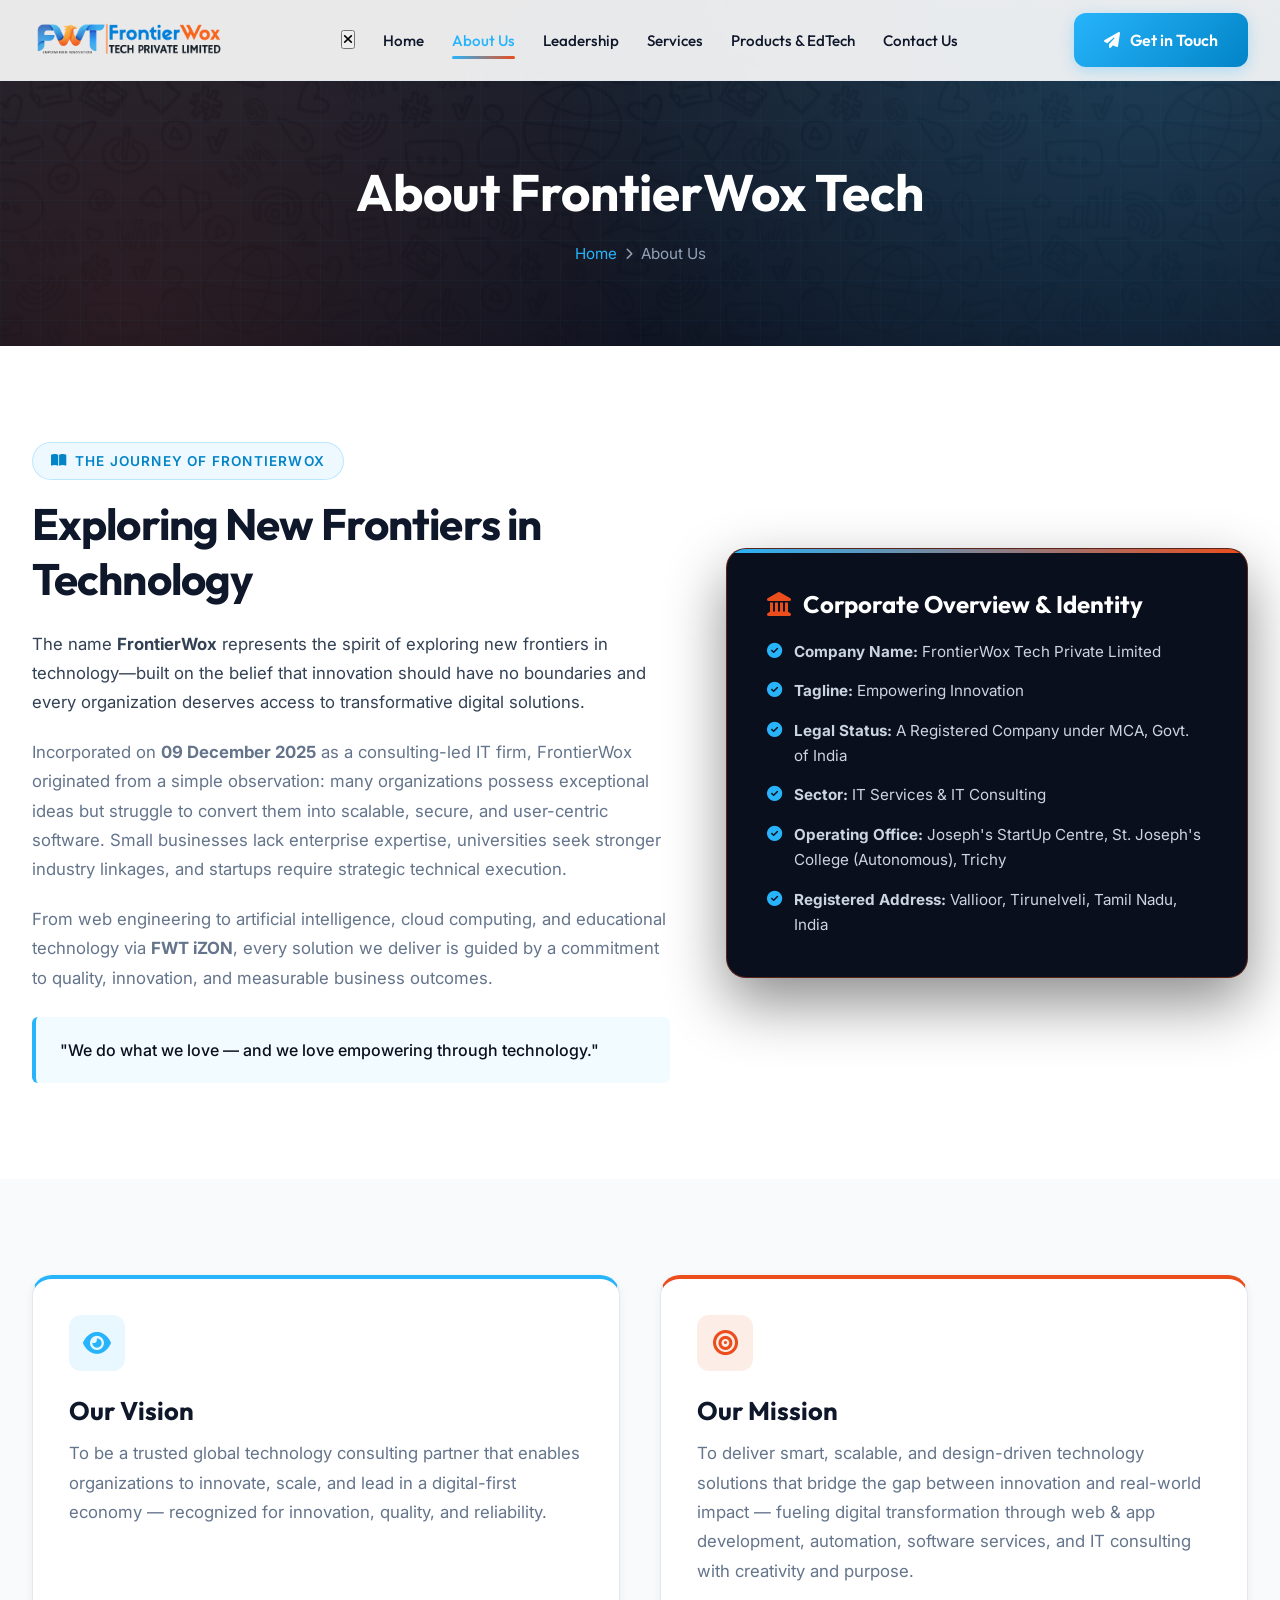
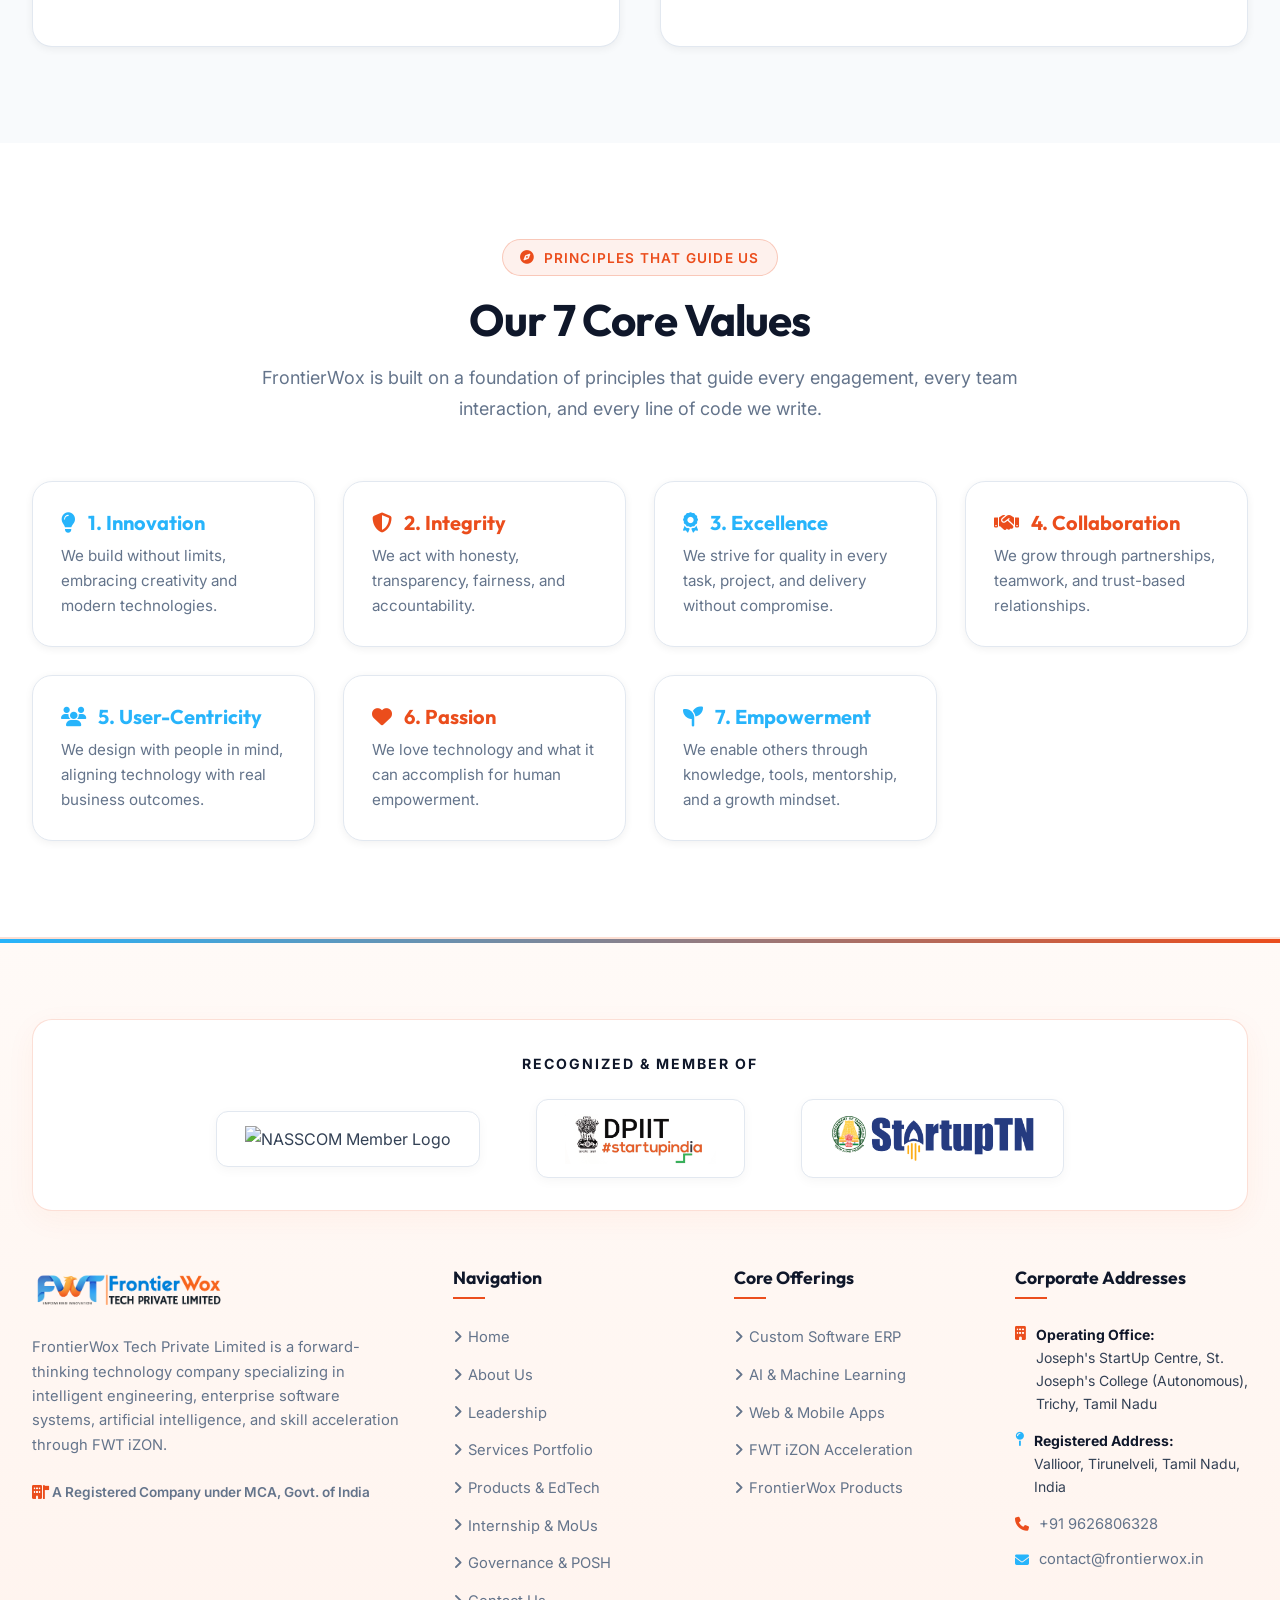
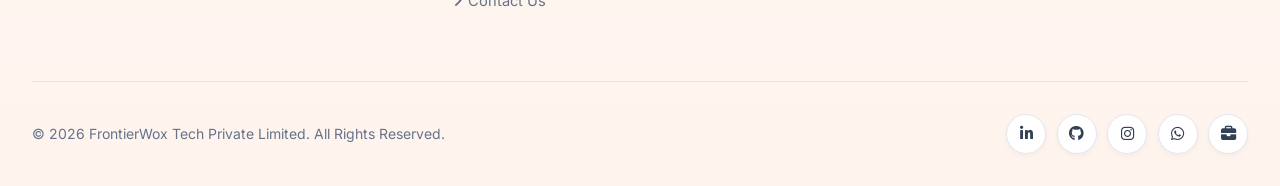
==== about.html @ 9f1208e3 "Add files via upload" ====
<!DOCTYPE html>
<html lang="en">
<head>
  <meta charset="UTF-8">
  <meta name="viewport" content="width=device-width, initial-scale=1.0">
  <title>About Us | FrontierWox Tech Private Limited</title>
  <meta name="description" content="Discover FrontierWox Tech Private Limited - Company Story (The Journey of FrontierWox), Vision & Mission, 7 Core Values, CSR Strategy, and Academic Collaborations. A Registered Company under MCA, Govt. of India.">
  <link rel="stylesheet" href="style.css">
  <link rel="stylesheet" href="https://cdnjs.cloudflare.com/ajax/libs/font-awesome/6.4.0/css/all.min.css">
</head>
<body>

  <!-- HEADER NAVBAR -->
  <header class="header">
    <div class="container">
      <nav class="navbar">
        <a href="index.html" class="brand-logo">
          <img src="fwt_logo.png" alt="FrontierWox Tech Private Limited Logo">
        </a>
        <ul class="nav-menu">
          <li><a href="index.html" class="nav-link">Home</a></li>
          <li><a href="about.html" class="nav-link active">About Us</a></li>
          <li><a href="leadership.html" class="nav-link">Leadership</a></li>
          <li><a href="services.html" class="nav-link">Services</a></li>
          <li><a href="products.html" class="nav-link">Products & EdTech</a></li>
          <li><a href="contact.html" class="nav-link">Contact Us</a></li>
        </ul>
        <div class="nav-actions">
          <a href="contact.html" class="btn btn-primary">
            <i class="fas fa-paper-plane"></i> Get in Touch
          </a>
        </div>
        <button class="mobile-toggle" aria-label="Toggle Navigation">
          <i class="fas fa-bars"></i>
        </button>
      </nav>
    </div>
  </header>

  <!-- PAGE BANNER -->
  <section class="page-banner">
    <div class="container">
      <h1 class="page-banner-title">About FrontierWox Tech</h1>
      <div class="breadcrumbs">
        <a href="index.html">Home</a> <i class="fas fa-chevron-right" style="font-size:0.75rem;"></i> <span>About Us</span>
      </div>
    </div>
  </section>

  <!-- COMPANY STORY SECTION -->
  <section class="section-padding" style="background: var(--surface-white);">
    <div class="container">
      <div style="display: grid; grid-template-columns: 1.1fr 0.9fr; gap: 3.5rem; align-items: center;">
        <div>
          <span class="badge-tag"><i class="fas fa-book-open"></i> The Journey of FrontierWox</span>
          <h2 class="section-title" style="text-align: left; margin-bottom: 1.5rem;">Exploring New Frontiers in Technology</h2>
          <p style="font-size: 1.05rem; color: var(--text-main); margin-bottom: 1.25rem; line-height: 1.75;">
            The name <strong>FrontierWox</strong> represents the spirit of exploring new frontiers in technology—built on the belief that innovation should have no boundaries and every organization deserves access to transformative digital solutions.
          </p>
          <p style="font-size: 1.05rem; color: var(--text-muted); margin-bottom: 1.25rem; line-height: 1.75;">
            Incorporated on <strong>09 December 2025</strong> as a consulting-led IT firm, FrontierWox originated from a simple observation: many organizations possess exceptional ideas but struggle to convert them into scalable, secure, and user-centric software. Small businesses lack enterprise expertise, universities seek stronger industry linkages, and startups require strategic technical execution.
          </p>
          <p style="font-size: 1.05rem; color: var(--text-muted); margin-bottom: 1.5rem; line-height: 1.75;">
            From web engineering to artificial intelligence, cloud computing, and educational technology via <strong>FWT iZON</strong>, every solution we deliver is guided by a commitment to quality, innovation, and measurable business outcomes.
          </p>
          <div style="padding: 1.25rem 1.5rem; background: rgba(39, 180, 251, 0.06); border-left: 4px solid var(--sky-blue); border-radius: var(--radius-sm); font-weight: 500; color: var(--navy-dark);">
            "We do what we love — and we love empowering through technology."
          </div>
        </div>

        <div>
          <div class="hero-glass-card" style="background: var(--navy-dark); border-color: rgba(235, 77, 28, 0.35);">
            <h3 style="color: #ffffff; font-size: 1.5rem; margin-bottom: 1.25rem; display: flex; align-items: center; gap: 0.75rem;">
              <i class="fas fa-landmark" style="color: var(--orange);"></i> Corporate Overview & Identity
            </h3>
            <ul style="color: #cbd5e1; font-size: 0.95rem; display: flex; flex-direction: column; gap: 0.9rem;">
              <li style="display: flex; gap: 0.75rem;">
                <i class="fas fa-check-circle" style="color: var(--sky-blue); margin-top: 4px;"></i>
                <div><strong>Company Name:</strong> FrontierWox Tech Private Limited</div>
              </li>
              <li style="display: flex; gap: 0.75rem;">
                <i class="fas fa-check-circle" style="color: var(--sky-blue); margin-top: 4px;"></i>
                <div><strong>Tagline:</strong> Empowering Innovation</div>
              </li>
              <li style="display: flex; gap: 0.75rem;">
                <i class="fas fa-check-circle" style="color: var(--sky-blue); margin-top: 4px;"></i>
                <div><strong>Legal Status:</strong> A Registered Company under MCA, Govt. of India</div>
              </li>
              <li style="display: flex; gap: 0.75rem;">
                <i class="fas fa-check-circle" style="color: var(--sky-blue); margin-top: 4px;"></i>
                <div><strong>Sector:</strong> IT Services & IT Consulting</div>
              </li>
              <li style="display: flex; gap: 0.75rem;">
                <i class="fas fa-check-circle" style="color: var(--sky-blue); margin-top: 4px;"></i>
                <div><strong>Operating Office:</strong> Joseph's StartUp Centre, St. Joseph's College (Autonomous), Trichy</div>
              </li>
              <li style="display: flex; gap: 0.75rem;">
                <i class="fas fa-check-circle" style="color: var(--sky-blue); margin-top: 4px;"></i>
                <div><strong>Registered Address:</strong> Vallioor, Tirunelveli, Tamil Nadu, India</div>
              </li>
            </ul>
          </div>
        </div>
      </div>
    </div>
  </section>

  <!-- VISION & MISSION CARDS -->
  <section class="section-padding" style="background: var(--bg-light);">
    <div class="container">
      <div style="display: grid; grid-template-columns: 1fr 1fr; gap: 2.5rem;">
        <div class="card" style="border-top: 4px solid var(--sky-blue);">
          <div class="card-icon"><i class="fas fa-eye"></i></div>
          <h3 class="card-title" style="font-size: 1.6rem; color: var(--text-dark);">Our Vision</h3>
          <p class="card-desc" style="font-size: 1.05rem; line-height: 1.75;">
            To be a trusted global technology consulting partner that enables organizations to innovate, scale, and lead in a digital-first economy — recognized for innovation, quality, and reliability.
          </p>
        </div>

        <div class="card" style="border-top: 4px solid var(--orange);">
          <div class="card-icon orange"><i class="fas fa-bullseye"></i></div>
          <h3 class="card-title" style="font-size: 1.6rem; color: var(--text-dark);">Our Mission</h3>
          <p class="card-desc" style="font-size: 1.05rem; line-height: 1.75;">
            To deliver smart, scalable, and design-driven technology solutions that bridge the gap between innovation and real-world impact — fueling digital transformation through web & app development, automation, software services, and IT consulting with creativity and purpose.
          </p>
        </div>
      </div>
    </div>
  </section>

  <!-- 7 CORE VALUES SECTION -->
  <section class="section-padding" style="background: var(--surface-white);">
    <div class="container">
      <div class="section-title-wrap">
        <span class="badge-tag orange"><i class="fas fa-compass"></i> Principles That Guide Us</span>
        <h2 class="section-title">Our 7 Core Values</h2>
        <p class="section-subtitle">FrontierWox is built on a foundation of principles that guide every engagement, every team interaction, and every line of code we write.</p>
      </div>

      <div style="display: grid; grid-template-columns: repeat(auto-fit, minmax(280px, 1fr)); gap: 1.75rem;">
        <div class="card" style="padding: 1.75rem;">
          <h4 style="color: var(--sky-blue); font-size: 1.25rem; margin-bottom: 0.5rem;"><i class="fas fa-lightbulb" style="margin-right: 0.5rem;"></i> 1. Innovation</h4>
          <p style="font-size: 0.95rem; color: var(--text-muted);">We build without limits, embracing creativity and modern technologies.</p>
        </div>

        <div class="card" style="padding: 1.75rem;">
          <h4 style="color: var(--orange); font-size: 1.25rem; margin-bottom: 0.5rem;"><i class="fas fa-shield-halved" style="margin-right: 0.5rem;"></i> 2. Integrity</h4>
          <p style="font-size: 0.95rem; color: var(--text-muted);">We act with honesty, transparency, fairness, and accountability.</p>
        </div>

        <div class="card" style="padding: 1.75rem;">
          <h4 style="color: var(--sky-blue); font-size: 1.25rem; margin-bottom: 0.5rem;"><i class="fas fa-award" style="margin-right: 0.5rem;"></i> 3. Excellence</h4>
          <p style="font-size: 0.95rem; color: var(--text-muted);">We strive for quality in every task, project, and delivery without compromise.</p>
        </div>

        <div class="card" style="padding: 1.75rem;">
          <h4 style="color: var(--orange); font-size: 1.25rem; margin-bottom: 0.5rem;"><i class="fas fa-handshake" style="margin-right: 0.5rem;"></i> 4. Collaboration</h4>
          <p style="font-size: 0.95rem; color: var(--text-muted);">We grow through partnerships, teamwork, and trust-based relationships.</p>
        </div>

        <div class="card" style="padding: 1.75rem;">
          <h4 style="color: var(--sky-blue); font-size: 1.25rem; margin-bottom: 0.5rem;"><i class="fas fa-users" style="margin-right: 0.5rem;"></i> 5. User-Centricity</h4>
          <p style="font-size: 0.95rem; color: var(--text-muted);">We design with people in mind, aligning technology with real business outcomes.</p>
        </div>

        <div class="card" style="padding: 1.75rem;">
          <h4 style="color: var(--orange); font-size: 1.25rem; margin-bottom: 0.5rem;"><i class="fas fa-heart" style="margin-right: 0.5rem;"></i> 6. Passion</h4>
          <p style="font-size: 0.95rem; color: var(--text-muted);">We love technology and what it can accomplish for human empowerment.</p>
        </div>

        <div class="card" style="padding: 1.75rem;">
          <h4 style="color: var(--sky-blue); font-size: 1.25rem; margin-bottom: 0.5rem;"><i class="fas fa-seedling" style="margin-right: 0.5rem;"></i> 7. Empowerment</h4>
          <p style="font-size: 0.95rem; color: var(--text-muted);">We enable others through knowledge, tools, mentorship, and a growth mindset.</p>
        </div>
      </div>
    </div>
  </section>

  <!-- FOOTER -->
  <footer class="footer">
    <div class="container">
      <div class="footer-recognitions">
        <div class="recognition-title">Recognized & Member Of</div>
        <div class="recognition-logos">
          <div class="recognition-logo-card" title="NASSCOM Member">
            <img src="nasscom_logo.png" alt="NASSCOM Member Logo">
          </div>
          <div class="recognition-logo-card" title="StartUp India">
            <img src="startupLogo.cfb8671d.png" alt="StartUp India Logo">
          </div>
          <div class="recognition-logo-card" title="StartUp TN">
            <img src="startuptn_logo.png" alt="StartUp TN Logo">
          </div>
        </div>
      </div>

      <div class="footer-top">
        <div class="footer-brand">
          <img src="fwt_logo.png" alt="FrontierWox Tech Private Limited">
          <p>FrontierWox Tech Private Limited is a forward-thinking technology company specializing in intelligent engineering, enterprise software systems, artificial intelligence, and skill acceleration through FWT iZON.</p>
          <div style="font-size: 0.85rem; color: #64748b; font-weight: 600;">
            <i class="fas fa-building-flag" style="color: var(--orange);"></i> A Registered Company under MCA, Govt. of India
          </div>
        </div>

        <div class="footer-col">
          <h4>Navigation</h4>
          <ul class="footer-links">
            <li><a href="index.html"><i class="fas fa-angle-right"></i> Home</a></li>
            <li><a href="about.html"><i class="fas fa-angle-right"></i> About Us</a></li>
            <li><a href="leadership.html"><i class="fas fa-angle-right"></i> Leadership</a></li>
            <li><a href="services.html"><i class="fas fa-angle-right"></i> Services Portfolio</a></li>
            <li><a href="products.html"><i class="fas fa-angle-right"></i> Products & EdTech</a></li>
            <li><a href="internship.html"><i class="fas fa-angle-right"></i> Internship & MoUs</a></li>
            <li><a href="governance.html"><i class="fas fa-angle-right"></i> Governance & POSH</a></li>
            <li><a href="contact.html"><i class="fas fa-angle-right"></i> Contact Us</a></li>
          </ul>
        </div>

        <div class="footer-col">
          <h4>Core Offerings</h4>
          <ul class="footer-links">
            <li><a href="services.html"><i class="fas fa-angle-right"></i> Custom Software ERP</a></li>
            <li><a href="services.html"><i class="fas fa-angle-right"></i> AI & Machine Learning</a></li>
            <li><a href="services.html"><i class="fas fa-angle-right"></i> Web & Mobile Apps</a></li>
            <li><a href="products.html"><i class="fas fa-angle-right"></i> FWT iZON Acceleration</a></li>
            <li><a href="products.html"><i class="fas fa-angle-right"></i> FrontierWox Products</a></li>
          </ul>
        </div>

        <div class="footer-col">
          <h4>Corporate Addresses</h4>
          <ul class="footer-links" style="font-size: 0.875rem;">
            <li style="display: flex; gap: 0.6rem; align-items: flex-start; margin-bottom: 0.85rem;">
              <i class="fas fa-building" style="color: var(--orange); margin-top: 3px;"></i>
              <div>
                <strong style="color: var(--text-dark); display: block;">Operating Office:</strong>
                <span>Joseph's StartUp Centre, St. Joseph's College (Autonomous), Trichy, Tamil Nadu</span>
              </div>
            </li>
            <li style="display: flex; gap: 0.6rem; align-items: flex-start; margin-bottom: 0.85rem;">
              <i class="fas fa-map-pin" style="color: var(--sky-blue); margin-top: 3px;"></i>
              <div>
                <strong style="color: var(--text-dark); display: block;">Registered Address:</strong>
                <span>Vallioor, Tirunelveli, Tamil Nadu, India</span>
              </div>
            </li>
            <li style="display: flex; gap: 0.6rem; align-items: center;">
              <i class="fas fa-phone" style="color: var(--orange);"></i>
              <a href="tel:+919626806328">+91 9626806328</a>
            </li>
            <li style="display: flex; gap: 0.6rem; align-items: center;">
              <i class="fas fa-envelope" style="color: var(--sky-blue);"></i>
              <a href="mailto:contact@frontierwox.in">contact@frontierwox.in</a>
            </li>
          </ul>
        </div>
      </div>

      <div class="footer-bottom">
        <div>
          &copy; 2026 FrontierWox Tech Private Limited. All Rights Reserved.
        </div>
        <div class="social-links">
          <a href="https://www.linkedin.com/company/frontierwox-tech/" target="_blank" rel="noopener noreferrer" class="social-link linkedin" title="LinkedIn"><i class="fab fa-linkedin-in"></i></a>
          <a href="https://github.com/frontierwox/" target="_blank" rel="noopener noreferrer" class="social-link github" title="GitHub"><i class="fab fa-github"></i></a>
          <a href="https://www.instagram.com/frontierwox_tech/" target="_blank" rel="noopener noreferrer" class="social-link instagram" title="Instagram"><i class="fab fa-instagram"></i></a>
          <a href="https://wa.me/919626806328" target="_blank" rel="noopener noreferrer" class="social-link whatsapp" title="WhatsApp"><i class="fab fa-whatsapp"></i></a>
          <a href="https://www.ambitionbox.com/overview/frontierwox-tech-overview/" target="_blank" rel="noopener noreferrer" class="social-link ambitionbox" title="AmbitionBox"><i class="fas fa-briefcase"></i></a>
        </div>
      </div>
    </div>
  </footer>

  <script src="script.js"></script>
</body>
</html>
---- style.css ----
/* ==========================================================================
   FrontierWox Tech Private Limited - Official Global Stylesheet v3.0
   Corporate Brand Colors: Electric Sky Blue (#27b4fb) & Vibrant Orange (#eb4d1c)
   Enhanced: Full Mobile-First Responsiveness, Rich Animations, Premium UI/UX
   ========================================================================== */

@import url('https://fonts.googleapis.com/css2?family=Inter:wght@300;400;500;600;700&family=Outfit:wght@400;500;600;700;800;900&display=swap');

/* ============================================================
   CSS CUSTOM PROPERTIES
   ============================================================ */
:root {
  --sky-blue: #27b4fb;
  --sky-blue-rgb: 39, 180, 251;
  --sky-blue-light: #e0f4ff;
  --orange: #eb4d1c;
  --orange-rgb: 235, 77, 28;
  --orange-light: #fff0eb;
  --navy-dark: #0a0f1d;
  --navy-card: #12192c;
  --navy-light: #1a233a;

  --bg-light: #f8fafc;
  --surface-white: #ffffff;

  --text-dark: #0f172a;
  --text-main: #334155;
  --text-muted: #64748b;
  --text-light: #f1f5f9;

  --border-light: #e2e8f0;
  --border-glow: rgba(39, 180, 251, 0.3);
  --border-orange-glow: rgba(235, 77, 28, 0.3);

  --shadow-sm: 0 2px 8px rgba(0,0,0,0.06);
  --shadow-md: 0 10px 30px -10px rgba(10, 15, 29, 0.1);
  --shadow-lg: 0 20px 50px -15px rgba(10, 15, 29, 0.15);
  --shadow-glow: 0 0 30px rgba(39, 180, 251, 0.22);
  --shadow-orange-glow: 0 0 30px rgba(235, 77, 28, 0.22);

  --radius-sm: 6px;
  --radius-md: 12px;
  --radius-lg: 20px;
  --radius-xl: 28px;
  --radius-full: 9999px;

  --transition-fast: 0.2s cubic-bezier(0.4, 0, 0.2, 1);
  --transition-normal: 0.35s cubic-bezier(0.4, 0, 0.2, 1);
  --transition-slow: 0.6s cubic-bezier(0.4, 0, 0.2, 1);
  --transition-bounce: 0.5s cubic-bezier(0.34, 1.56, 0.64, 1);

  --header-height: 80px;
}

/* ============================================================
   RESET & BASE
   ============================================================ */
*, *::before, *::after {
  box-sizing: border-box;
  margin: 0;
  padding: 0;
}

html {
  scroll-behavior: smooth;
  font-size: 16px;
  -webkit-text-size-adjust: 100%;
}

body {
  font-family: 'Inter', system-ui, -apple-system, sans-serif;
  color: var(--text-main);
  background-color: var(--bg-light);
  line-height: 1.65;
  overflow-x: hidden;
  -webkit-font-smoothing: antialiased;
  -moz-osx-font-smoothing: grayscale;
}

h1, h2, h3, h4, h5, h6 {
  font-family: 'Outfit', sans-serif;
  color: var(--text-dark);
  font-weight: 700;
  line-height: 1.25;
}

a {
  text-decoration: none;
  color: inherit;
  transition: all var(--transition-fast);
}

img {
  max-width: 100%;
  height: auto;
  display: block;
}

ul { list-style: none; }

/* ============================================================
   LAYOUT UTILITIES
   ============================================================ */
.container {
  width: 100%;
  max-width: 1280px;
  margin: 0 auto;
  padding: 0 clamp(1rem, 4vw, 2rem);
}

.section-padding {
  padding: clamp(3.5rem, 8vw, 6rem) 0;
}

/* ============================================================
   KEYFRAMES — Animation Library
   ============================================================ */

/* Float gently up and down */
@keyframes float {
  0%, 100% { transform: translateY(0); }
  50%       { transform: translateY(-10px); }
}

/* Pulsing glow ring */
@keyframes pulse-glow {
  0%, 100% { box-shadow: 0 0 15px rgba(39, 180, 251, 0.2); }
  50%       { box-shadow: 0 0 35px rgba(39, 180, 251, 0.5); }
}

/* Pulsing orange glow ring */
@keyframes pulse-orange-glow {
  0%, 100% { box-shadow: 0 0 15px rgba(235, 77, 28, 0.2); }
  50%       { box-shadow: 0 0 35px rgba(235, 77, 28, 0.5); }
}

/* Fade-in from bottom */
@keyframes fadeInUp {
  from { opacity: 0; transform: translateY(30px); }
  to   { opacity: 1; transform: translateY(0); }
}

/* Fade-in from left */
@keyframes fadeInLeft {
  from { opacity: 0; transform: translateX(-30px); }
  to   { opacity: 1; transform: translateX(0); }
}

/* Fade-in from right */
@keyframes fadeInRight {
  from { opacity: 0; transform: translateX(30px); }
  to   { opacity: 1; transform: translateX(0); }
}

/* Simple fade-in */
@keyframes fadeIn {
  from { opacity: 0; }
  to   { opacity: 1; }
}

/* Scale in from small */
@keyframes scaleIn {
  from { opacity: 0; transform: scale(0.85); }
  to   { opacity: 1; transform: scale(1); }
}

/* Gradient shimmer sweep */
@keyframes shimmer {
  0%   { background-position: -200% center; }
  100% { background-position: 200% center; }
}

/* Rotating border conic gradient */
@keyframes rotateBorder {
  to { --angle: 360deg; }
}

/* Tab pane slide */
@keyframes tabSlideIn {
  from { opacity: 0; transform: translateY(10px); }
  to   { opacity: 1; transform: translateY(0); }
}

/* Staggered number count */
@keyframes countUp {
  from { opacity: 0; transform: translateY(10px); }
  to   { opacity: 1; transform: translateY(0); }
}

/* ============================================================
   SCROLL REVEAL SYSTEM
   ============================================================ */
.sr {
  opacity: 0;
  transform: translateY(40px);
  transition: opacity 0.8s cubic-bezier(0.4, 0, 0.2, 1),
              transform 0.8s cubic-bezier(0.4, 0, 0.2, 1);
}

.sr-left  { opacity: 0; transform: translateX(-40px); transition: opacity 0.8s ease, transform 0.8s ease; }
.sr-right { opacity: 0; transform: translateX(40px);  transition: opacity 0.8s ease, transform 0.8s ease; }
.sr-scale { opacity: 0; transform: scale(0.88);        transition: opacity 0.7s ease, transform 0.7s var(--transition-bounce); }

.sr.revealed, .sr-left.revealed, .sr-right.revealed, .sr-scale.revealed {
  opacity: 1;
  transform: none;
}

/* Stagger delays for grid children */
.stagger-children > *:nth-child(1) { transition-delay: 0.05s; }
.stagger-children > *:nth-child(2) { transition-delay: 0.12s; }
.stagger-children > *:nth-child(3) { transition-delay: 0.19s; }
.stagger-children > *:nth-child(4) { transition-delay: 0.26s; }
.stagger-children > *:nth-child(5) { transition-delay: 0.33s; }
.stagger-children > *:nth-child(6) { transition-delay: 0.40s; }
.stagger-children > *:nth-child(7) { transition-delay: 0.47s; }
.stagger-children > *:nth-child(8) { transition-delay: 0.54s; }
.stagger-children > *:nth-child(9) { transition-delay: 0.61s; }
.stagger-children > *:nth-child(10) { transition-delay: 0.68s; }

/* Legacy scroll-reveal support */
.scroll-reveal {
  opacity: 0;
  transform: translateY(30px);
  transition: opacity 0.7s cubic-bezier(0.4,0,0.2,1), transform 0.7s cubic-bezier(0.4,0,0.2,1);
}
.scroll-reveal.revealed {
  opacity: 1;
  transform: translateY(0);
}

/* ============================================================
   SECTION HEADERS
   ============================================================ */
.section-title-wrap {
  text-align: center;
  max-width: 800px;
  margin: 0 auto 3.5rem auto;
}

.badge-tag {
  display: inline-flex;
  align-items: center;
  gap: 0.5rem;
  padding: 0.4rem 1.1rem;
  background: rgba(var(--sky-blue-rgb), 0.08);
  border: 1px solid rgba(var(--sky-blue-rgb), 0.25);
  color: #0284c7;
  font-size: 0.85rem;
  font-weight: 600;
  text-transform: uppercase;
  letter-spacing: 1.2px;
  border-radius: var(--radius-full);
  margin-bottom: 1rem;
  transition: all var(--transition-fast);
}

.badge-tag:hover {
  background: rgba(var(--sky-blue-rgb), 0.15);
  transform: translateY(-2px);
}

.badge-tag.orange {
  background: rgba(var(--orange-rgb), 0.08);
  border-color: rgba(var(--orange-rgb), 0.25);
  color: var(--orange);
}

.badge-tag.orange:hover {
  background: rgba(var(--orange-rgb), 0.15);
}

.section-title {
  font-size: clamp(1.85rem, 4vw, 2.75rem);
  margin-bottom: 1rem;
  letter-spacing: -0.02em;
}

.section-subtitle {
  font-size: clamp(1rem, 2.5vw, 1.125rem);
  color: var(--text-muted);
  line-height: 1.7;
}

.gradient-text {
  background: linear-gradient(135deg, var(--sky-blue) 0%, #38bdf8 50%, var(--orange) 100%);
  background-size: 200% auto;
  -webkit-background-clip: text;
  -webkit-text-fill-color: transparent;
  background-clip: text;
  animation: shimmer 4s linear infinite;
}

/* ============================================================
   BUTTONS
   ============================================================ */
.btn {
  display: inline-flex;
  align-items: center;
  justify-content: center;
  gap: 0.65rem;
  padding: 0.85rem 1.85rem;
  font-family: 'Outfit', sans-serif;
  font-weight: 600;
  font-size: 1rem;
  border-radius: var(--radius-md);
  transition: all var(--transition-fast);
  cursor: pointer;
  border: none;
  position: relative;
  overflow: hidden;
  white-space: nowrap;
}

/* Ripple effect base */
.btn::after {
  content: '';
  position: absolute;
  inset: 0;
  background: rgba(255,255,255,0);
  transition: background var(--transition-fast);
}

.btn:hover::after {
  background: rgba(255,255,255,0.08);
}

.btn-primary {
  background: linear-gradient(135deg, var(--sky-blue), #0284c7);
  color: #ffffff;
  box-shadow: 0 4px 15px rgba(39, 180, 251, 0.3);
}

.btn-primary:hover {
  transform: translateY(-3px);
  box-shadow: 0 10px 28px rgba(39, 180, 251, 0.45);
}

.btn-orange {
  background: linear-gradient(135deg, var(--orange), #c23b12);
  color: #ffffff;
  box-shadow: 0 4px 15px rgba(235, 77, 28, 0.3);
}

.btn-orange:hover {
  transform: translateY(-3px);
  box-shadow: 0 10px 28px rgba(235, 77, 28, 0.45);
}

.btn-outline {
  background: transparent;
  border: 2px solid var(--sky-blue);
  color: var(--sky-blue);
}

.btn-outline:hover {
  background: var(--sky-blue);
  color: #ffffff;
  transform: translateY(-2px);
  box-shadow: 0 8px 20px rgba(39, 180, 251, 0.3);
}

.btn-outline-white {
  background: rgba(255, 255, 255, 0.05);
  border: 1.5px solid rgba(255, 255, 255, 0.25);
  color: #ffffff;
  backdrop-filter: blur(10px);
}

.btn-outline-white:hover {
  background: rgba(255, 255, 255, 0.18);
  border-color: #ffffff;
  transform: translateY(-2px);
}

@media (max-width: 480px) {
  .btn { font-size: 0.92rem; padding: 0.75rem 1.4rem; }
}

/* ============================================================
   HEADER & NAVIGATION
   ============================================================ */
.header {
  position: fixed;
  top: 0;
  left: 0;
  width: 100%;
  z-index: 1000;
  background: rgba(255, 255, 255, 0.9);
  backdrop-filter: blur(20px);
  -webkit-backdrop-filter: blur(20px);
  border-bottom: 1px solid rgba(226, 232, 240, 0.7);
  transition: all var(--transition-normal);
}

.header.scrolled {
  background: rgba(255, 255, 255, 0.97);
  box-shadow: 0 4px 24px rgba(0, 0, 0, 0.08);
  border-bottom-color: rgba(226, 232, 240, 1);
}

.navbar {
  display: flex;
  align-items: center;
  justify-content: space-between;
  height: var(--header-height);
  gap: 1rem;
}

.brand-logo img {
  height: 48px;
  width: auto;
  object-fit: contain;
  transition: transform var(--transition-bounce);
}

.brand-logo:hover img {
  transform: scale(1.05);
}

.nav-menu {
  display: flex;
  align-items: center;
  gap: clamp(1rem, 2.5vw, 1.75rem);
}

.nav-link {
  font-family: 'Outfit', sans-serif;
  font-weight: 500;
  font-size: 0.95rem;
  color: var(--text-dark);
  position: relative;
  padding: 0.5rem 0;
  white-space: nowrap;
}

.nav-link::after {
  content: '';
  position: absolute;
  bottom: -1px;
  left: 0;
  width: 0%;
  height: 2.5px;
  background: linear-gradient(90deg, var(--sky-blue), var(--orange));
  transition: width var(--transition-normal);
  border-radius: var(--radius-full);
}

.nav-link:hover,
.nav-link.active {
  color: var(--sky-blue);
}

.nav-link:hover::after,
.nav-link.active::after {
  width: 100%;
}

.nav-actions {
  display: flex;
  align-items: center;
  gap: 1rem;
  flex-shrink: 0;
}

/* Mobile hamburger */
.mobile-toggle {
  display: none;
  background: none;
  border: 1.5px solid var(--border-light);
  font-size: 1.2rem;
  color: var(--text-dark);
  cursor: pointer;
  padding: 0.5rem 0.65rem;
  border-radius: var(--radius-sm);
  transition: all var(--transition-fast);
  line-height: 1;
}

.mobile-toggle:hover {
  border-color: var(--sky-blue);
  color: var(--sky-blue);
}

/* Mobile Overlay */
.nav-overlay {
  display: none;
  position: fixed;
  inset: 0;
  background: rgba(10, 15, 29, 0.5);
  z-index: 998;
  opacity: 0;
  transition: opacity var(--transition-normal);
  backdrop-filter: blur(3px);
}

.nav-overlay.active {
  opacity: 1;
}

/* ---- RESPONSIVE: hide nav menu on small screens ---- */
@media (max-width: 1040px) {
  .mobile-toggle { display: flex; align-items: center; }
  .nav-overlay { display: block; pointer-events: none; }
  .nav-overlay.active { pointer-events: all; }

  .nav-menu {
    position: fixed;
    top: 0;
    right: -320px;
    width: min(320px, 85vw);
    height: 100vh;
    background: #ffffff;
    flex-direction: column;
    align-items: flex-start;
    padding: 6rem 2rem 2.5rem;
    gap: 0.25rem;
    box-shadow: -8px 0 50px rgba(0,0,0,0.2);
    transition: right var(--transition-normal);
    overflow-y: auto;
    z-index: 999;
  }

  .nav-menu.active { right: 0; }

  .nav-link {
    font-size: 1.05rem;
    width: 100%;
    padding: 0.8rem 1rem;
    border-radius: var(--radius-md);
    transition: background var(--transition-fast), color var(--transition-fast);
  }

  .nav-link:hover,
  .nav-link.active {
    background: rgba(var(--sky-blue-rgb), 0.08);
    color: var(--sky-blue);
  }

  .nav-link::after { display: none; }

  .nav-actions { display: none; }

  /* Mobile close button inside menu */
  .nav-menu-close {
    position: absolute;
    top: 1.25rem;
    right: 1.25rem;
    background: none;
    border: 1.5px solid var(--border-light);
    border-radius: var(--radius-sm);
    width: 38px;
    height: 38px;
    display: flex;
    align-items: center;
    justify-content: center;
    font-size: 1.1rem;
    cursor: pointer;
    color: var(--text-main);
    transition: all var(--transition-fast);
  }
  .nav-menu-close:hover {
    border-color: var(--orange);
    color: var(--orange);
  }
}

/* ============================================================
   HERO SECTION
   ============================================================ */
.hero {
  position: relative;
  min-height: 100vh;
  padding-top: clamp(130px, 20vw, 180px);
  padding-bottom: clamp(60px, 10vw, 100px);
  background-color: var(--navy-dark);
  background-image:
    radial-gradient(circle at 85% 15%, rgba(39, 180, 251, 0.2) 0%, transparent 50%),
    radial-gradient(circle at 15% 85%, rgba(235, 77, 28, 0.16) 0%, transparent 50%),
    linear-gradient(180deg, rgba(10, 15, 29, 0.88) 0%, rgba(10, 15, 29, 0.96) 100%),
    url('bg.jpg');
  background-size: cover;
  background-position: center;
  background-attachment: fixed;
  color: #ffffff;
  display: flex;
  align-items: center;
}

/* Grid overlay */
.cyber-grid-overlay {
  position: absolute;
  inset: 0;
  background-image:
    linear-gradient(rgba(39, 180, 251, 0.04) 1px, transparent 1px),
    linear-gradient(90deg, rgba(39, 180, 251, 0.04) 1px, transparent 1px);
  background-size: 48px 48px;
  pointer-events: none;
  animation: fadeIn 1.5s ease;
}

/* Animated orbs */
.hero-orb {
  position: absolute;
  border-radius: 50%;
  filter: blur(80px);
  pointer-events: none;
  animation: float 8s ease-in-out infinite;
}

.hero-orb-1 {
  width: 400px;
  height: 400px;
  background: radial-gradient(circle, rgba(39,180,251,0.15) 0%, transparent 70%);
  top: 10%;
  right: 5%;
  animation-delay: 0s;
}

.hero-orb-2 {
  width: 300px;
  height: 300px;
  background: radial-gradient(circle, rgba(235,77,28,0.12) 0%, transparent 70%);
  bottom: 15%;
  left: 5%;
  animation-delay: -4s;
}

.hero-grid {
  display: grid;
  grid-template-columns: 1.25fr 0.75fr;
  gap: clamp(2rem, 5vw, 4rem);
  align-items: center;
  position: relative;
  z-index: 2;
}

@media (max-width: 991px) {
  .hero-grid {
    grid-template-columns: 1fr;
    text-align: center;
  }
  .hero-orb-1 { width: 200px; height: 200px; }
  .hero-orb-2 { width: 150px; height: 150px; }
}

.cin-badge {
  display: inline-flex;
  align-items: center;
  gap: 0.6rem;
  padding: 0.45rem 1.2rem;
  background: rgba(39, 180, 251, 0.12);
  border: 1px solid rgba(39, 180, 251, 0.35);
  color: var(--sky-blue);
  font-size: 0.875rem;
  font-weight: 600;
  border-radius: var(--radius-full);
  margin-bottom: 1.5rem;
  backdrop-filter: blur(8px);
  animation: pulse-glow 3s infinite;
}

.cin-badge i { color: var(--orange); }

.hero-title {
  font-size: clamp(2.2rem, 5.5vw, 3.8rem);
  font-weight: 900;
  line-height: 1.15;
  margin-bottom: 1.5rem;
  color: #ffffff;
  letter-spacing: -0.02em;
  animation: fadeInUp 0.8s ease both;
}

.hero-description {
  font-size: clamp(1rem, 2.5vw, 1.2rem);
  color: #94a3b8;
  margin-bottom: 2.5rem;
  max-width: 620px;
  line-height: 1.7;
  animation: fadeInUp 0.8s 0.15s ease both;
}

@media (max-width: 991px) {
  .hero-description { margin-left: auto; margin-right: auto; }
}

.hero-buttons {
  display: flex;
  gap: 1.25rem;
  flex-wrap: wrap;
  animation: fadeInUp 0.8s 0.3s ease both;
}

@media (max-width: 991px) {
  .hero-buttons { justify-content: center; }
}

@media (max-width: 480px) {
  .hero-buttons {
    flex-direction: column;
    align-items: stretch;
  }
  .hero-buttons .btn { text-align: center; width: 100%; }
}

/* Hero Glass Card */
.hero-glass-card {
  background: rgba(18, 25, 44, 0.75);
  border: 1px solid rgba(39, 180, 251, 0.28);
  border-radius: var(--radius-lg);
  padding: clamp(1.5rem, 4vw, 2.5rem);
  backdrop-filter: blur(20px);
  box-shadow: 0 25px 60px rgba(0, 0, 0, 0.45);
  position: relative;
  overflow: hidden;
  animation: scaleIn 0.9s 0.2s ease both;
}

.hero-glass-card::before {
  content: '';
  position: absolute;
  top: 0; left: 0; right: 0;
  height: 4px;
  background: linear-gradient(90deg, var(--sky-blue), var(--orange));
}

.tech-spec-grid {
  display: grid;
  grid-template-columns: repeat(2, 1fr);
  gap: 1.15rem;
}

.tech-spec-item {
  background: rgba(255, 255, 255, 0.04);
  border: 1px solid rgba(255, 255, 255, 0.08);
  padding: 1.35rem;
  border-radius: var(--radius-md);
  transition: all var(--transition-normal);
  cursor: default;
}

.tech-spec-item:hover {
  transform: translateY(-5px) scale(1.02);
  border-color: rgba(39, 180, 251, 0.5);
  background: rgba(39, 180, 251, 0.09);
  box-shadow: 0 10px 30px rgba(39, 180, 251, 0.15);
}

.tech-spec-num {
  font-family: 'Outfit', sans-serif;
  font-size: clamp(1.75rem, 4vw, 2.25rem);
  font-weight: 800;
  color: var(--sky-blue);
  line-height: 1;
  margin-bottom: 0.35rem;
}

.tech-spec-num.orange { color: var(--orange); }

.tech-spec-label {
  font-size: 0.82rem;
  color: #cbd5e1;
  font-weight: 500;
  line-height: 1.3;
}

/* ============================================================
   PAGE BANNER (Inner Pages)
   ============================================================ */
.page-banner {
  background: var(--navy-dark);
  background-image:
    radial-gradient(circle at 90% 10%, rgba(39, 180, 251, 0.2) 0%, transparent 50%),
    radial-gradient(circle at 10% 90%, rgba(235, 77, 28, 0.12) 0%, transparent 45%),
    linear-gradient(180deg, rgba(10, 15, 29, 0.92) 0%, rgba(10, 15, 29, 0.98) 100%),
    url('bg.jpg');
  background-size: cover;
  background-position: center;
  padding-top: clamp(120px, 18vw, 160px);
  padding-bottom: clamp(50px, 8vw, 80px);
  color: #ffffff;
  text-align: center;
  position: relative;
  overflow: hidden;
}

.page-banner::after {
  content: '';
  position: absolute;
  inset: 0;
  background-image:
    linear-gradient(rgba(39, 180, 251, 0.035) 1px, transparent 1px),
    linear-gradient(90deg, rgba(39, 180, 251, 0.035) 1px, transparent 1px);
  background-size: 40px 40px;
  pointer-events: none;
}

.page-banner-title {
  font-size: clamp(1.9rem, 5vw, 3.2rem);
  color: #ffffff;
  margin-bottom: 1rem;
  animation: fadeInUp 0.7s ease both;
}

.breadcrumbs {
  display: inline-flex;
  align-items: center;
  gap: 0.5rem;
  font-size: 0.95rem;
  color: #94a3b8;
  animation: fadeInUp 0.7s 0.1s ease both;
}

.breadcrumbs a { color: var(--sky-blue); }
.breadcrumbs a:hover { text-decoration: underline; color: #38bdf8; }

/* ============================================================
   FWT iZON SECTION
   ============================================================ */
.izon-section {
  background: linear-gradient(180deg, #0a0f1d 0%, #0d1527 100%);
  color: #ffffff;
  position: relative;
  overflow: hidden;
}

.izon-section::before {
  content: '';
  position: absolute;
  inset: 0;
  background-image:
    linear-gradient(rgba(39, 180, 251, 0.04) 1px, transparent 1px),
    linear-gradient(90deg, rgba(39, 180, 251, 0.04) 1px, transparent 1px);
  background-size: 50px 50px;
  pointer-events: none;
}

.izon-card {
  background: linear-gradient(135deg, rgba(26, 35, 58, 0.97) 0%, rgba(13, 21, 39, 0.99) 100%);
  border: 1px solid rgba(235, 77, 28, 0.3);
  border-radius: var(--radius-xl);
  padding: clamp(2rem, 5vw, 3.5rem);
  position: relative;
  box-shadow: 0 30px 60px rgba(0,0,0,0.4), 0 0 0 1px rgba(255,255,255,0.04);
  overflow: hidden;
}

.izon-card::before {
  content: '';
  position: absolute;
  top: -80px; right: -80px;
  width: 300px; height: 300px;
  background: radial-gradient(circle, rgba(235,77,28,0.12) 0%, transparent 70%);
  pointer-events: none;
}

.izon-card::after {
  content: '';
  position: absolute;
  top: 0; left: 0; right: 0;
  height: 4px;
  background: linear-gradient(90deg, var(--orange), var(--sky-blue));
}

.izon-header {
  display: flex;
  align-items: flex-start;
  justify-content: space-between;
  gap: 2rem;
  margin-bottom: 2rem;
  flex-wrap: wrap;
}

.izon-logo-wrap {
  display: flex;
  align-items: center;
  gap: 1.25rem;
  flex-wrap: wrap;
}

.izon-logo-wrap img {
  height: 64px;
  width: auto;
  object-fit: contain;
  background: #ffffff;
  padding: 0.5rem 1rem;
  border-radius: var(--radius-md);
  box-shadow: 0 4px 15px rgba(0,0,0,0.25);
  flex-shrink: 0;
}

.izon-motto {
  font-family: 'Outfit', sans-serif;
  font-size: clamp(1rem, 2.5vw, 1.35rem);
  font-weight: 700;
  background: linear-gradient(90deg, var(--sky-blue), #38bdf8, var(--orange));
  background-size: 200% auto;
  -webkit-background-clip: text;
  -webkit-text-fill-color: transparent;
  background-clip: text;
  animation: shimmer 4s linear infinite;
  margin-bottom: 1.5rem;
  line-height: 1.5;
  font-style: italic;
}

/* ============================================================
   CARDS & GRIDS
   ============================================================ */
.services-grid,
.features-grid,
.products-grid {
  display: grid;
  grid-template-columns: repeat(auto-fit, minmax(min(100%, 300px), 1fr));
  gap: clamp(1.25rem, 3vw, 2rem);
}

.card {
  background: var(--surface-white);
  border: 1px solid var(--border-light);
  border-radius: var(--radius-lg);
  padding: clamp(1.5rem, 3vw, 2.25rem);
  box-shadow: var(--shadow-sm);
  transition: all var(--transition-normal);
  position: relative;
  overflow: hidden;
  display: flex;
  flex-direction: column;
}

/* Top gradient bar on hover */
.card::before {
  content: '';
  position: absolute;
  top: 0; left: 0;
  width: 100%; height: 4px;
  background: linear-gradient(90deg, var(--sky-blue), var(--orange));
  opacity: 0;
  transition: opacity var(--transition-fast);
}

/* Sheen sweep on hover */
.card::after {
  content: '';
  position: absolute;
  top: 0; left: -100%;
  width: 60%; height: 100%;
  background: linear-gradient(90deg, transparent, rgba(255,255,255,0.08), transparent);
  transition: left 0.6s ease;
  pointer-events: none;
}

.card:hover {
  transform: translateY(-8px);
  box-shadow: var(--shadow-lg);
  border-color: rgba(var(--sky-blue-rgb), 0.3);
}

.card:hover::before { opacity: 1; }
.card:hover::after  { left: 150%; }

.card-icon {
  width: 56px;
  height: 56px;
  border-radius: var(--radius-md);
  background: rgba(var(--sky-blue-rgb), 0.1);
  color: var(--sky-blue);
  display: flex;
  align-items: center;
  justify-content: center;
  font-size: 1.55rem;
  margin-bottom: 1.5rem;
  transition: transform var(--transition-bounce), background var(--transition-fast);
  flex-shrink: 0;
}

.card:hover .card-icon {
  transform: scale(1.12) rotate(-5deg);
  background: rgba(var(--sky-blue-rgb), 0.18);
}

.card-icon.orange {
  background: rgba(var(--orange-rgb), 0.1);
  color: var(--orange);
}

.card:hover .card-icon.orange {
  background: rgba(var(--orange-rgb), 0.18);
}

.card-title {
  font-size: clamp(1.1rem, 2.5vw, 1.35rem);
  margin-bottom: 0.75rem;
}

.card-desc {
  color: var(--text-muted);
  font-size: 0.975rem;
  margin-bottom: 1.5rem;
  flex-grow: 1;
  line-height: 1.65;
}

.card-tags {
  display: flex;
  flex-wrap: wrap;
  gap: 0.5rem;
  margin-top: auto;
}

.card-tag {
  font-size: 0.75rem;
  padding: 0.28rem 0.75rem;
  background: var(--bg-light);
  color: #475569;
  border-radius: var(--radius-sm);
  font-weight: 500;
  border: 1px solid var(--border-light);
  transition: all var(--transition-fast);
}

.card-tag:hover {
  background: var(--sky-blue-light);
  color: #0284c7;
  border-color: rgba(var(--sky-blue-rgb), 0.3);
}

/* ============================================================
   TIMELINE / CONTINUUM STEP COMPONENT
   ============================================================ */
.timeline-continuum {
  display: grid;
  grid-template-columns: repeat(auto-fit, minmax(110px, 1fr));
  gap: 1rem;
  margin: 2.5rem 0;
}

.continuum-step {
  background: #ffffff;
  border: 1.5px solid var(--border-light);
  border-radius: var(--radius-md);
  padding: 1.25rem 0.75rem;
  text-align: center;
  position: relative;
  transition: all var(--transition-bounce);
  box-shadow: var(--shadow-sm);
}

.continuum-step:hover {
  transform: translateY(-6px) scale(1.04);
  border-color: var(--sky-blue);
  box-shadow: 0 12px 35px rgba(39, 180, 251, 0.18);
}

.continuum-step-num {
  width: 32px; height: 32px;
  background: var(--sky-blue);
  color: #ffffff;
  font-weight: 700;
  border-radius: 50%;
  display: flex;
  align-items: center;
  justify-content: center;
  margin: 0 auto 0.75rem auto;
  font-size: 0.875rem;
  transition: transform var(--transition-bounce);
}

.continuum-step:hover .continuum-step-num {
  transform: scale(1.15);
}

.continuum-step.orange .continuum-step-num { background: var(--orange); }

.continuum-step-title {
  font-family: 'Outfit', sans-serif;
  font-weight: 700;
  font-size: 0.88rem;
  color: var(--text-dark);
}

/* ============================================================
   INTERACTIVE TABS
   ============================================================ */
.tab-controllers {
  display: flex;
  gap: 0.75rem;
  justify-content: center;
  flex-wrap: wrap;
  margin-bottom: 2.5rem;
}

.tab-btn {
  padding: 0.65rem 1.5rem;
  border-radius: var(--radius-full);
  background: #ffffff;
  border: 1.5px solid var(--border-light);
  color: var(--text-main);
  font-family: 'Outfit', sans-serif;
  font-weight: 600;
  font-size: 0.92rem;
  cursor: pointer;
  transition: all var(--transition-fast);
}

.tab-btn:hover,
.tab-btn.active {
  background: var(--sky-blue);
  color: #ffffff;
  border-color: var(--sky-blue);
  box-shadow: 0 6px 18px rgba(39, 180, 251, 0.3);
  transform: translateY(-2px);
}

.tab-pane { display: none; }

.tab-pane.active {
  display: block;
  animation: tabSlideIn 0.4s ease both;
}

/* ============================================================
   CONTACT PAGE
   ============================================================ */
.contact-grid {
  display: grid;
  grid-template-columns: 1fr 1.25fr;
  gap: 3rem;
}

@media (max-width: 991px) {
  .contact-grid { grid-template-columns: 1fr; }
}

.contact-info-card {
  background: var(--navy-dark);
  color: #ffffff;
  padding: clamp(2rem, 4vw, 3rem);
  border-radius: var(--radius-lg);
  box-shadow: var(--shadow-lg);
  position: relative;
  overflow: hidden;
}

.contact-info-card::before {
  content: '';
  position: absolute;
  top: 0; left: 0; right: 0;
  height: 4px;
  background: linear-gradient(90deg, var(--sky-blue), var(--orange));
}

.contact-info-card::after {
  content: '';
  position: absolute;
  bottom: -60px; right: -60px;
  width: 200px; height: 200px;
  background: radial-gradient(circle, rgba(39,180,251,0.1) 0%, transparent 70%);
  pointer-events: none;
}

.contact-info-card h3 {
  color: #ffffff;
  font-size: clamp(1.4rem, 3vw, 1.75rem);
  margin-bottom: 1.5rem;
}

.contact-item {
  display: flex;
  gap: 1.1rem;
  margin-bottom: 1.5rem;
  align-items: flex-start;
  transition: transform var(--transition-fast);
}

.contact-item:hover { transform: translateX(4px); }

.contact-icon {
  width: 46px; height: 46px;
  border-radius: var(--radius-md);
  background: rgba(39, 180, 251, 0.15);
  color: var(--sky-blue);
  display: flex;
  align-items: center;
  justify-content: center;
  font-size: 1.2rem;
  flex-shrink: 0;
  transition: all var(--transition-fast);
}

.contact-item:hover .contact-icon {
  transform: scale(1.1);
}

.contact-text h5 {
  color: #94a3b8;
  font-size: 0.8rem;
  text-transform: uppercase;
  letter-spacing: 0.7px;
  margin-bottom: 0.25rem;
}

.contact-text p,
.contact-text a {
  color: #ffffff;
  font-size: 1rem;
  font-weight: 500;
  line-height: 1.5;
}

/* Form */
.form-group { margin-bottom: 1.5rem; }

.form-label {
  display: block;
  font-size: 0.9rem;
  font-weight: 600;
  margin-bottom: 0.5rem;
  color: var(--text-dark);
}

.form-control {
  width: 100%;
  padding: 0.85rem 1.1rem;
  font-size: 0.975rem;
  border: 1.5px solid var(--border-light);
  border-radius: var(--radius-md);
  background: #ffffff;
  transition: all var(--transition-fast);
  font-family: inherit;
  color: var(--text-dark);
}

.form-control:focus {
  outline: none;
  border-color: var(--sky-blue);
  box-shadow: 0 0 0 4px rgba(39, 180, 251, 0.12);
  background: #fafeff;
}

.form-control:hover:not(:focus) {
  border-color: #b0d8f0;
}

textarea.form-control {
  resize: vertical;
  min-height: 135px;
}

select.form-control {
  -webkit-appearance: none;
  appearance: none;
  background-image: url("data:image/svg+xml,%3Csvg xmlns='http://www.w3.org/2000/svg' width='12' height='12' viewBox='0 0 24 24'%3E%3Cpath fill='%2364748b' d='M7 10l5 5 5-5z'/%3E%3C/svg%3E");
  background-repeat: no-repeat;
  background-position: right 1rem center;
  padding-right: 2.5rem;
}

/* ============================================================
   GOOGLE MAP
   ============================================================ */
.map-section {
  background: var(--bg-light);
  padding: clamp(3rem, 6vw, 5rem) 0;
}

.map-wrapper {
  border-radius: 20px;
  overflow: hidden;
  box-shadow: 0 8px 50px rgba(39, 180, 251, 0.14), 0 2px 12px rgba(0,0,0,0.07);
  border: 2px solid rgba(39, 180, 251, 0.18);
  position: relative;
  transition: box-shadow var(--transition-normal);
}

.map-wrapper:hover {
  box-shadow: 0 12px 60px rgba(39, 180, 251, 0.22), 0 4px 18px rgba(0,0,0,0.1);
}

.map-wrapper iframe {
  display: block;
  width: 100%;
  height: 480px;
  border: 0;
}

.map-header {
  display: flex;
  align-items: center;
  justify-content: space-between;
  flex-wrap: wrap;
  gap: 1rem;
  margin-bottom: 1.75rem;
}

.map-header-text h3 {
  font-size: clamp(1.35rem, 3vw, 1.7rem);
  font-weight: 700;
  color: var(--text-dark);
  margin-bottom: 0.25rem;
}

.map-header-text p { color: var(--text-muted); font-size: 0.95rem; }

.map-action-btns {
  display: flex;
  gap: 0.75rem;
  flex-wrap: wrap;
}

.map-address-strip {
  display: flex;
  align-items: flex-start;
  gap: 2rem;
  flex-wrap: wrap;
  background: var(--surface-white);
  border-radius: 0 0 18px 18px;
  padding: 1.25rem 1.75rem;
  border-top: 1.5px solid rgba(39, 180, 251, 0.12);
}

.map-address-item {
  display: flex;
  align-items: flex-start;
  gap: 0.65rem;
  font-size: 0.9rem;
  flex: 1;
  min-width: 180px;
}

.map-address-item i {
  font-size: 1.1rem;
  width: 1.3rem;
  flex-shrink: 0;
  margin-top: 2px;
}

.map-address-item span { color: var(--text-muted); line-height: 1.4; }

.map-address-item strong {
  color: var(--text-dark);
  display: block;
  font-size: 0.78rem;
  text-transform: uppercase;
  letter-spacing: 0.5px;
  margin-bottom: 0.15rem;
}

@media (max-width: 768px) {
  .map-wrapper iframe { height: 280px; }
  .map-header { flex-direction: column; align-items: flex-start; }
  .map-action-btns { width: 100%; }
  .map-action-btns .btn { flex: 1; justify-content: center; }
  .map-address-strip { gap: 1rem; padding: 1rem; }
  .map-address-item { min-width: 140px; }
}

/* ============================================================
   LEADERSHIP PAGE
   ============================================================ */
.leader-card {
  background: var(--surface-white);
  border: 1px solid var(--border-light);
  border-radius: var(--radius-xl);
  overflow: hidden;
  box-shadow: var(--shadow-md);
  transition: all var(--transition-normal);
  display: flex;
  flex-direction: column;
}

.leader-card:hover {
  transform: translateY(-10px);
  box-shadow: 0 30px 60px rgba(0,0,0,0.12);
  border-color: rgba(var(--sky-blue-rgb), 0.25);
}

.leader-photo-wrap {
  position: relative;
  overflow: hidden;
  background: linear-gradient(135deg, #f0f8ff, #fff5f0);
  height: 320px;
  display: flex;
  align-items: center;
  justify-content: center;
}

.leader-photo-wrap img {
  width: 100%;
  height: 100%;
  object-fit: cover;
  object-position: center top;
  transition: transform var(--transition-slow);
}

.leader-card:hover .leader-photo-wrap img {
  transform: scale(1.05);
}

.leader-info {
  padding: 2rem 2rem 2.5rem;
  position: relative;
}

.leader-info::before {
  content: '';
  position: absolute;
  top: 0; left: 2rem; right: 2rem;
  height: 3px;
  background: linear-gradient(90deg, var(--sky-blue), var(--orange));
  border-radius: var(--radius-full);
}

/* ============================================================
   FOOTER — Light Orange Tech Theme
   ============================================================ */
.footer {
  background: linear-gradient(180deg, #fffaf7 0%, #fff3ed 100%);
  color: var(--text-main);
  padding-top: clamp(3rem, 7vw, 5rem);
  padding-bottom: 2rem;
  border-top: 2px solid rgba(235, 77, 28, 0.12);
  position: relative;
}

.footer::before {
  content: '';
  position: absolute;
  top: 0; left: 0; right: 0;
  height: 4px;
  background: linear-gradient(90deg, var(--sky-blue), var(--orange));
}

.footer-top {
  display: grid;
  grid-template-columns: 1.6fr repeat(3, 1fr);
  gap: clamp(1.5rem, 4vw, 3rem);
  margin-bottom: 3.5rem;
}

@media (max-width: 1024px) {
  .footer-top {
    grid-template-columns: repeat(2, 1fr);
  }
}

@media (max-width: 576px) {
  .footer-top { grid-template-columns: 1fr; }
}

.footer-brand img {
  height: 48px;
  width: auto;
  margin-bottom: 1.25rem;
}

.footer-brand p {
  font-size: 0.92rem;
  line-height: 1.65;
  margin-bottom: 1.5rem;
  color: var(--text-muted);
}

.footer-col h4 {
  color: var(--text-dark);
  font-size: 1.1rem;
  margin-bottom: 1.5rem;
  position: relative;
  padding-bottom: 0.6rem;
}

.footer-col h4::after {
  content: '';
  position: absolute;
  bottom: 0; left: 0;
  width: 32px; height: 2px;
  background: var(--orange);
  transition: width var(--transition-normal);
}

.footer-col:hover h4::after { width: 56px; }

.footer-links li { margin-bottom: 0.7rem; }

.footer-links a {
  color: #64748b;
  font-size: 0.92rem;
  transition: all var(--transition-fast);
  display: inline-flex;
  align-items: center;
  gap: 0.4rem;
}

.footer-links a:hover {
  color: var(--orange);
  transform: translateX(4px);
}

/* Recognition Section */
.footer-recognitions {
  background: #ffffff;
  border: 1px solid rgba(235, 77, 28, 0.18);
  box-shadow: 0 8px 30px rgba(235, 77, 28, 0.05);
  border-radius: var(--radius-lg);
  padding: 2rem 2.5rem;
  margin-bottom: 3.5rem;
  text-align: center;
  transition: box-shadow var(--transition-normal);
}

.footer-recognitions:hover {
  box-shadow: 0 12px 40px rgba(235, 77, 28, 0.1);
}

.recognition-title {
  color: var(--text-dark);
  font-size: 0.88rem;
  text-transform: uppercase;
  letter-spacing: 2px;
  margin-bottom: 1.5rem;
  font-weight: 700;
}

.recognition-logos {
  display: flex;
  align-items: center;
  justify-content: center;
  gap: clamp(1.5rem, 5vw, 3.5rem);
  flex-wrap: wrap;
}

.recognition-logo-card {
  background: #fff;
  padding: 0.85rem 1.75rem;
  border: 1px solid var(--border-light);
  border-radius: var(--radius-md);
  box-shadow: 0 3px 12px rgba(0,0,0,0.04);
  display: flex;
  align-items: center;
  justify-content: center;
  transition: all var(--transition-bounce);
}

.recognition-logo-card:hover {
  transform: translateY(-5px) scale(1.04);
  box-shadow: 0 10px 30px rgba(235, 77, 28, 0.14);
  border-color: rgba(235, 77, 28, 0.28);
}

.recognition-logo-card img {
  max-height: 50px;
  width: auto;
  object-fit: contain;
}

.footer-bottom {
  border-top: 1px solid rgba(235, 77, 28, 0.12);
  padding-top: 2rem;
  display: flex;
  align-items: center;
  justify-content: space-between;
  font-size: 0.875rem;
  color: var(--text-muted);
  flex-wrap: wrap;
  gap: 1rem;
}

/* Social Links */
.social-links {
  display: flex;
  gap: 0.65rem;
  align-items: center;
  flex-wrap: wrap;
}

.social-link {
  width: 40px; height: 40px;
  border-radius: var(--radius-full);
  background: #ffffff;
  border: 1px solid var(--border-light);
  color: var(--text-main);
  display: flex;
  align-items: center;
  justify-content: center;
  font-size: 0.95rem;
  transition: all var(--transition-bounce);
  box-shadow: 0 2px 6px rgba(0,0,0,0.04);
}

.social-link:hover {
  transform: translateY(-4px) scale(1.1);
}

.social-link.linkedin:hover  { background: #0a66c2; border-color: #0a66c2; color: #fff; box-shadow: 0 8px 20px rgba(10,102,194,0.35); }
.social-link.github:hover    { background: #24292e; border-color: #24292e; color: #fff; box-shadow: 0 8px 20px rgba(36,41,46,0.35); }
.social-link.instagram:hover { background: linear-gradient(45deg, #f09433, #e6683c, #dc2743, #cc2366, #bc1888); border-color: #dc2743; color: #fff; box-shadow: 0 8px 20px rgba(220,39,67,0.35); }
.social-link.whatsapp:hover  { background: #25d366; border-color: #25d366; color: #fff; box-shadow: 0 8px 20px rgba(37,211,102,0.35); }
.social-link.ambitionbox:hover { background: var(--orange); border-color: var(--orange); color: #fff; box-shadow: 0 8px 20px rgba(235,77,28,0.35); }

/* ============================================================
   BACK TO TOP BUTTON
   ============================================================ */
.back-to-top {
  position: fixed;
  bottom: 2rem;
  right: 2rem;
  width: 48px;
  height: 48px;
  background: linear-gradient(135deg, var(--sky-blue), #0284c7);
  color: #ffffff;
  border: none;
  border-radius: var(--radius-full);
  display: flex;
  align-items: center;
  justify-content: center;
  font-size: 1.1rem;
  cursor: pointer;
  box-shadow: 0 6px 20px rgba(39, 180, 251, 0.4);
  opacity: 0;
  transform: translateY(20px);
  transition: all var(--transition-normal);
  z-index: 900;
  text-decoration: none;
}

.back-to-top.visible {
  opacity: 1;
  transform: translateY(0);
}

.back-to-top:hover {
  transform: translateY(-4px);
  box-shadow: 0 10px 28px rgba(39, 180, 251, 0.55);
}

@media (max-width: 480px) {
  .back-to-top { bottom: 1.25rem; right: 1.25rem; width: 42px; height: 42px; }
}

/* ============================================================
   TOOLTIP (title-based custom tooltip on hover optional)
   ============================================================ */

/* ============================================================
   UTILITY CLASSES
   ============================================================ */
.text-center { text-align: center; }
.text-sky    { color: var(--sky-blue); }
.text-orange { color: var(--orange); }

.mt-1 { margin-top: 0.5rem; }
.mt-2 { margin-top: 1rem; }
.mt-3 { margin-top: 1.5rem; }
.mb-1 { margin-bottom: 0.5rem; }
.mb-2 { margin-bottom: 1rem; }
.mb-3 { margin-bottom: 1.5rem; }

/* Glowing divider */
.glow-divider {
  border: none;
  height: 2px;
  background: linear-gradient(90deg, transparent, var(--sky-blue), transparent);
  margin: 2rem 0;
  opacity: 0.5;
}

/* Highlight number pill */
.stat-pill {
  display: inline-flex;
  align-items: center;
  gap: 0.4rem;
  padding: 0.35rem 0.9rem;
  background: rgba(var(--sky-blue-rgb), 0.1);
  color: #0284c7;
  border-radius: var(--radius-full);
  font-weight: 700;
  font-size: 0.9rem;
  border: 1px solid rgba(var(--sky-blue-rgb), 0.2);
}

.stat-pill.orange {
  background: rgba(var(--orange-rgb), 0.1);
  color: var(--orange);
  border-color: rgba(var(--orange-rgb), 0.2);
}

/* ============================================================
   RESPONSIVE HELPERS
   ============================================================ */
@media (max-width: 768px) {
  .hide-mobile { display: none !important; }
}

@media (min-width: 769px) {
  .hide-desktop { display: none !important; }
}

/* ============================================================
   ACCESSIBILITY: Reduced Motion
   ============================================================ */
@media (prefers-reduced-motion: reduce) {
  *, *::before, *::after {
    animation-duration: 0.01ms !important;
    animation-iteration-count: 1 !important;
    transition-duration: 0.01ms !important;
  }
  .sr, .sr-left, .sr-right, .sr-scale {
    opacity: 1 !important;
    transform: none !important;
  }
}
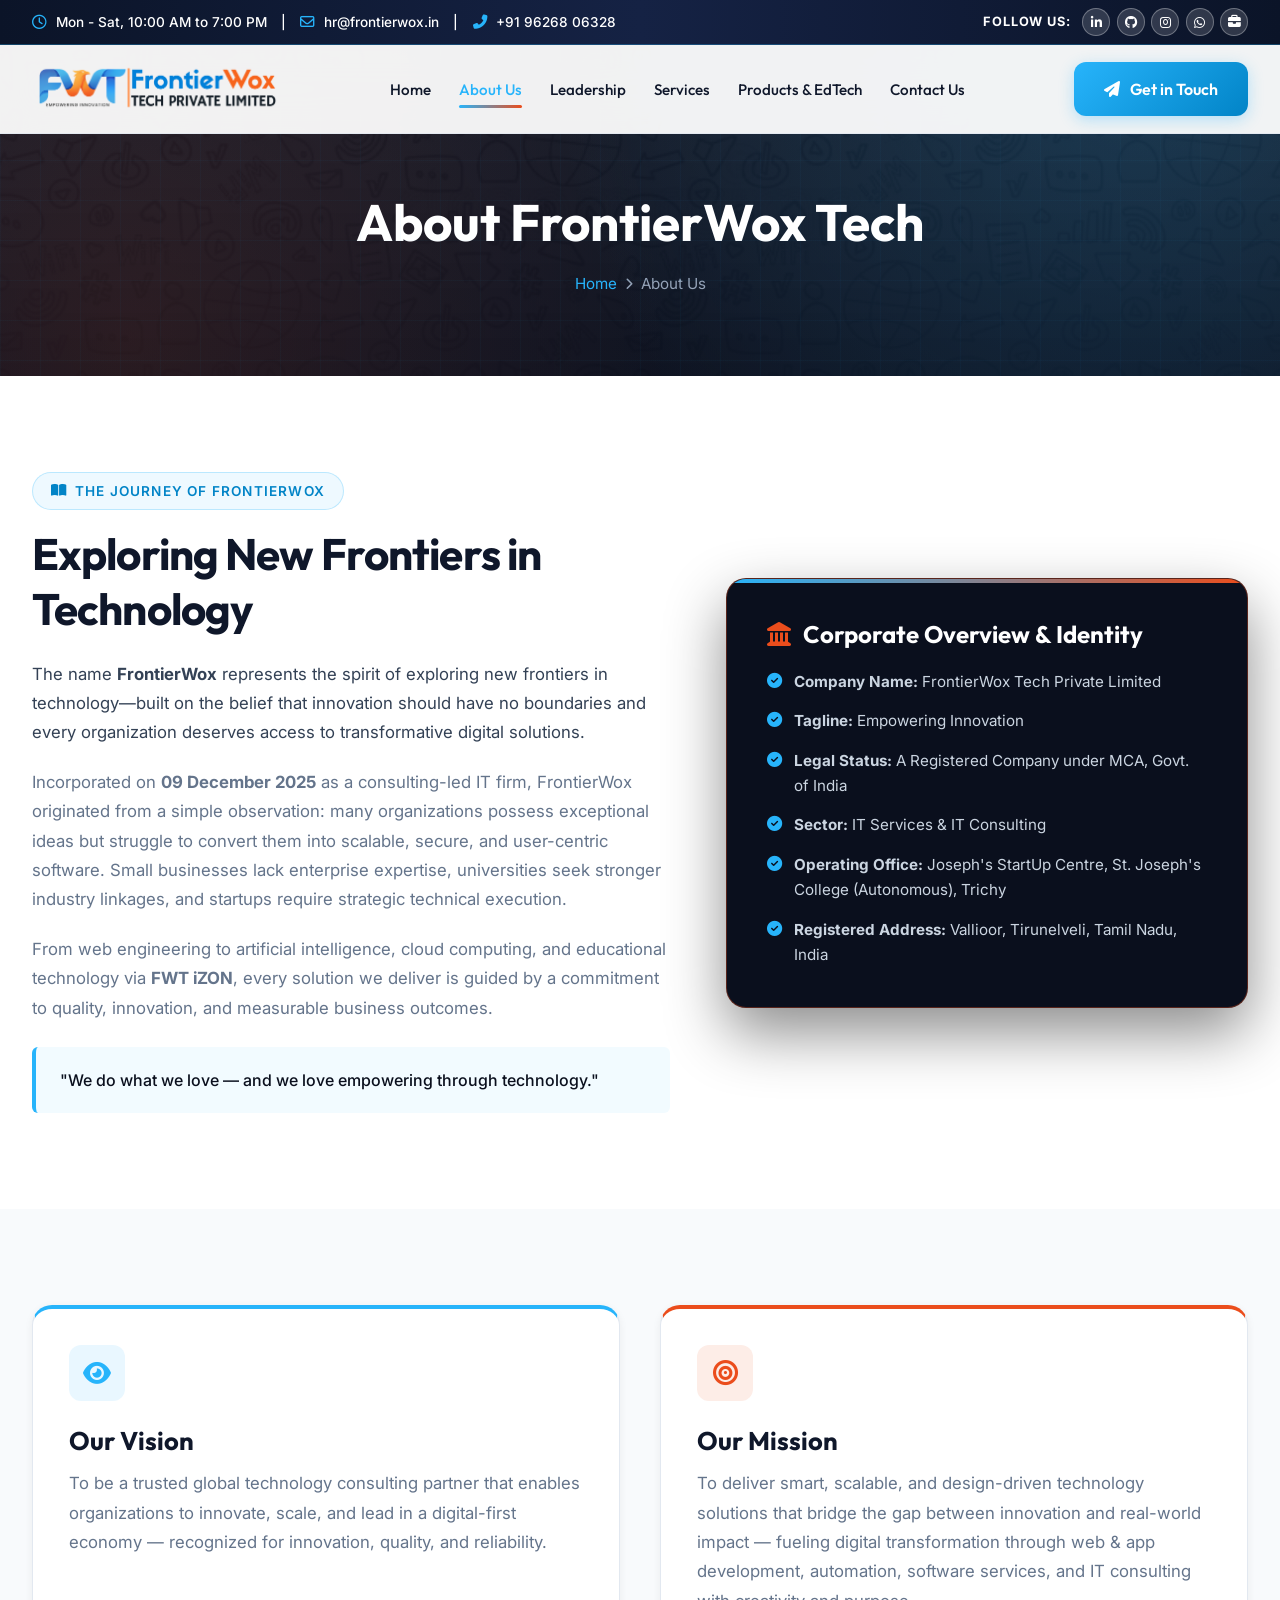
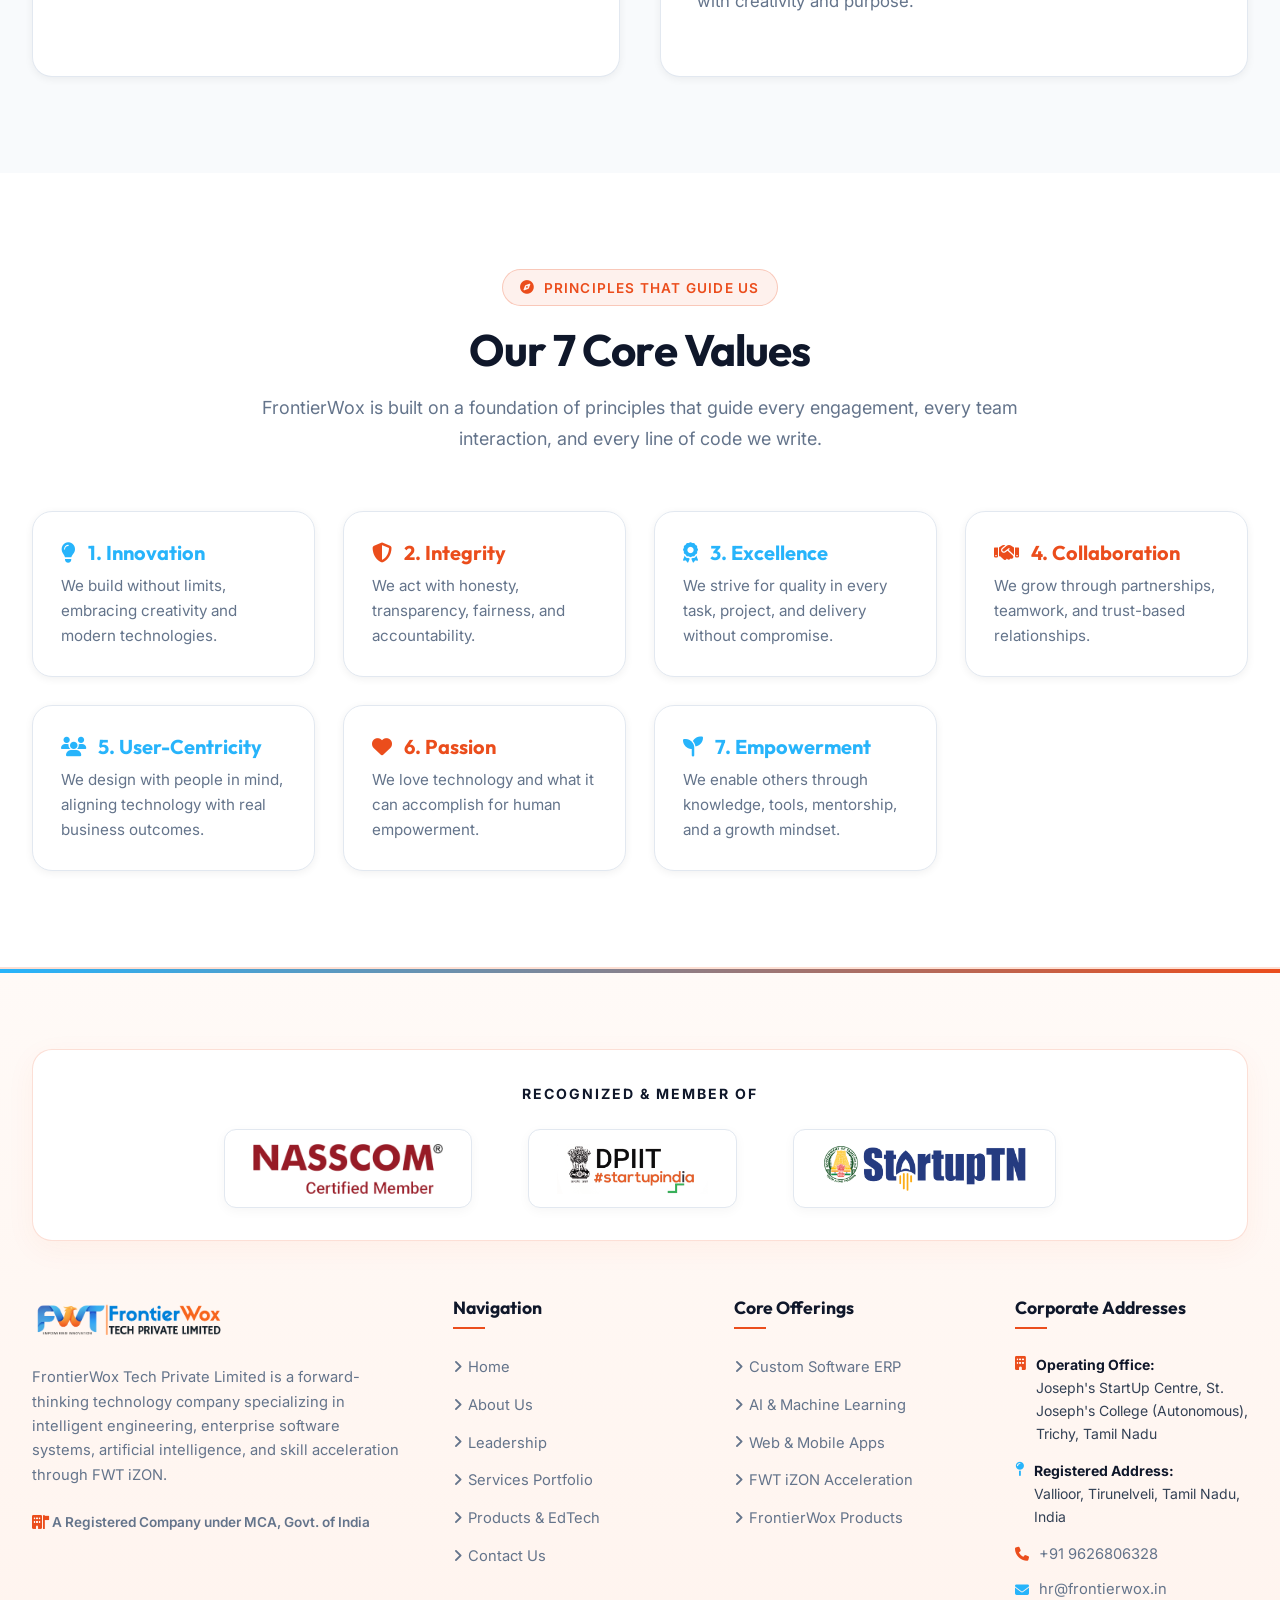
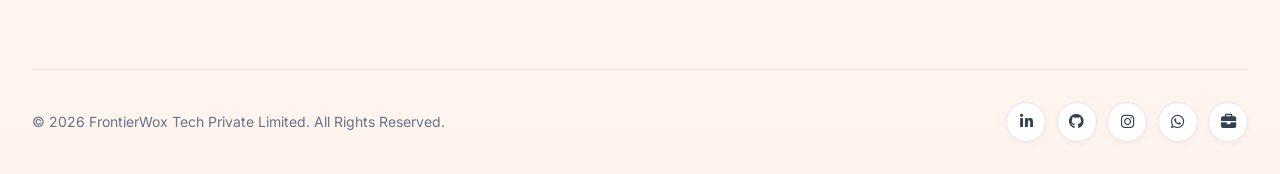
==== commit b0bfc648: "Add files via upload" ====
--- a/about.html
+++ b/about.html
@@ -5,37 +5,79 @@
   <meta name="viewport" content="width=device-width, initial-scale=1.0">
   <title>About Us | FrontierWox Tech Private Limited</title>
   <meta name="description" content="Discover FrontierWox Tech Private Limited - Company Story (The Journey of FrontierWox), Vision & Mission, 7 Core Values, CSR Strategy, and Academic Collaborations. A Registered Company under MCA, Govt. of India.">
+  <link rel="icon" type="image/png" href="favicon.png">
+  <link rel="apple-touch-icon" href="favicon.png">
   <link rel="stylesheet" href="style.css">
   <link rel="stylesheet" href="https://cdnjs.cloudflare.com/ajax/libs/font-awesome/6.4.0/css/all.min.css">
 </head>
 <body>
-
-  <!-- HEADER NAVBAR -->
-  <header class="header">
-    <div class="container">
-      <nav class="navbar">
-        <a href="index.html" class="brand-logo">
-          <img src="fwt_logo.png" alt="FrontierWox Tech Private Limited Logo">
-        </a>
-        <ul class="nav-menu">
-          <li><a href="index.html" class="nav-link">Home</a></li>
-          <li><a href="about.html" class="nav-link active">About Us</a></li>
-          <li><a href="leadership.html" class="nav-link">Leadership</a></li>
-          <li><a href="services.html" class="nav-link">Services</a></li>
-          <li><a href="products.html" class="nav-link">Products & EdTech</a></li>
-          <li><a href="contact.html" class="nav-link">Contact Us</a></li>
-        </ul>
-        <div class="nav-actions">
-          <a href="contact.html" class="btn btn-primary">
-            <i class="fas fa-paper-plane"></i> Get in Touch
+  <!-- PAGE SHUTTLE TRANSITION -->
+  <div id="page-shuttle" class="page-shuttle">
+    <div class="shuttle-content">
+      <div class="shuttle-logo-box">
+        <img src="fwt_logo.png" alt="FrontierWox Tech Corporate Shuttle Logo" class="shuttle-logo">
+      </div>
+      <div class="shuttle-title">FrontierWox Tech</div>
+      <div class="shuttle-tagline">Empowering Innovation</div>
+      <div class="shuttle-progress">
+        <div class="shuttle-bar"></div>
+      </div>
+    </div>
+  </div>
+
+  <div class="scroll-progress-bar" id="scrollProgress"></div>
+
+  <!-- HEADER WRAPPER (TOP BAR + NAVBAR) -->
+  <div class="header-wrapper">
+    <div class="top-bar">
+      <div class="container top-bar-container">
+        <div class="top-bar-left">
+          <span><i class="far fa-clock"></i> Mon - Sat, 10:00 AM to 7:00 PM</span>
+          <span class="top-bar-divider">|</span>
+          <a href="mailto:hr@frontierwox.in"><i class="far fa-envelope"></i> hr@frontierwox.in</a>
+          <span class="top-bar-divider">|</span>
+          <a href="tel:+919626806328"><i class="fas fa-phone-alt"></i> +91 96268 06328</a>
+        </div>
+        <div class="top-bar-right">
+          <span class="follow-label">Follow Us:</span>
+          <div class="social-links-sm">
+            <a href="https://www.linkedin.com/company/frontierwox-tech/" target="_blank" rel="noopener noreferrer" class="social-sm linkedin" title="LinkedIn"><i class="fab fa-linkedin-in"></i></a>
+            <a href="https://github.com/frontierwox/" target="_blank" rel="noopener noreferrer" class="social-sm github" title="GitHub"><i class="fab fa-github"></i></a>
+            <a href="https://www.instagram.com/frontierwox_tech/" target="_blank" rel="noopener noreferrer" class="social-sm instagram" title="Instagram"><i class="fab fa-instagram"></i></a>
+            <a href="https://wa.me/919626806328" target="_blank" rel="noopener noreferrer" class="social-sm whatsapp" title="WhatsApp"><i class="fab fa-whatsapp"></i></a>
+            <a href="https://www.ambitionbox.com/overview/frontierwox-tech-overview/" target="_blank" rel="noopener noreferrer" class="social-sm ambitionbox" title="AmbitionBox"><i class="fas fa-briefcase"></i></a>
+          </div>
+        </div>
+      </div>
+    </div>
+
+    <!-- HEADER NAVBAR -->
+    <header class="header">
+      <div class="container">
+        <nav class="navbar">
+          <a href="index.html" class="brand-logo">
+            <img src="fwt_logo.png" alt="FrontierWox Tech Private Limited Logo">
           </a>
-        </div>
-        <button class="mobile-toggle" aria-label="Toggle Navigation">
-          <i class="fas fa-bars"></i>
-        </button>
-      </nav>
-    </div>
-  </header>
+          <ul class="nav-menu">
+            <li><a href="index.html" class="nav-link">Home</a></li>
+            <li><a href="about.html" class="nav-link active">About Us</a></li>
+            <li><a href="leadership.html" class="nav-link">Leadership</a></li>
+            <li><a href="services.html" class="nav-link">Services</a></li>
+            <li><a href="products.html" class="nav-link">Products & EdTech</a></li>
+            <li><a href="contact.html" class="nav-link">Contact Us</a></li>
+          </ul>
+          <div class="nav-actions">
+            <a href="contact.html" class="btn btn-primary">
+              <i class="fas fa-paper-plane"></i> Get in Touch
+            </a>
+          </div>
+          <button class="mobile-toggle" aria-label="Toggle Navigation">
+            <i class="fas fa-bars"></i>
+          </button>
+        </nav>
+      </div>
+    </header>
+  </div>
 
   <!-- PAGE BANNER -->
   <section class="page-banner">
@@ -211,8 +253,6 @@
             <li><a href="leadership.html"><i class="fas fa-angle-right"></i> Leadership</a></li>
             <li><a href="services.html"><i class="fas fa-angle-right"></i> Services Portfolio</a></li>
             <li><a href="products.html"><i class="fas fa-angle-right"></i> Products & EdTech</a></li>
-            <li><a href="internship.html"><i class="fas fa-angle-right"></i> Internship & MoUs</a></li>
-            <li><a href="governance.html"><i class="fas fa-angle-right"></i> Governance & POSH</a></li>
             <li><a href="contact.html"><i class="fas fa-angle-right"></i> Contact Us</a></li>
           </ul>
         </div>
@@ -251,7 +291,7 @@
             </li>
             <li style="display: flex; gap: 0.6rem; align-items: center;">
               <i class="fas fa-envelope" style="color: var(--sky-blue);"></i>
-              <a href="mailto:contact@frontierwox.in">contact@frontierwox.in</a>
+              <a href="mailto:hr@frontierwox.in">hr@frontierwox.in</a>
             </li>
           </ul>
         </div>
--- a/style.css
+++ b/style.css
@@ -378,40 +378,259 @@
 }
 
 /* ============================================================
-   HEADER & NAVIGATION
-   ============================================================ */
-.header {
+   PAGE SHUTTLE TRANSITION OVERLAY
+   ============================================================ */
+.page-shuttle {
+  position: fixed;
+  inset: 0;
+  background: var(--navy-dark);
+  background-image: 
+    radial-gradient(circle at 50% 40%, rgba(39, 180, 251, 0.25) 0%, transparent 60%),
+    radial-gradient(circle at 20% 80%, rgba(235, 77, 28, 0.18) 0%, transparent 50%);
+  z-index: 99999;
+  display: flex;
+  align-items: center;
+  justify-content: center;
+  opacity: 1;
+  visibility: visible;
+  transition: opacity 0.5s ease, visibility 0.5s ease;
+}
+
+.page-shuttle.shuttle-out {
+  opacity: 0;
+  visibility: hidden;
+  pointer-events: none;
+}
+
+.shuttle-content {
+  text-align: center;
+  color: #ffffff;
+  display: flex;
+  flex-direction: column;
+  align-items: center;
+  gap: 0.85rem;
+  transform: scale(1);
+  transition: transform 0.4s ease;
+}
+
+.page-shuttle.shuttle-out .shuttle-content {
+  transform: scale(0.92);
+}
+
+.shuttle-logo-box {
+  position: relative;
+  width: 140px;
+  height: 140px;
+  background: #ffffff;
+  border-radius: 24px;
+  padding: 1.1rem;
+  display: flex;
+  align-items: center;
+  justify-content: center;
+  box-shadow: 0 0 50px rgba(39, 180, 251, 0.4);
+  animation: pulse-glow 2.5s infinite;
+}
+
+.shuttle-logo {
+  max-width: 100%;
+  max-height: 100%;
+  object-fit: contain;
+}
+
+.shuttle-title {
+  font-family: 'Outfit', sans-serif;
+  font-size: 1.85rem;
+  font-weight: 800;
+  color: #ffffff;
+  letter-spacing: -0.02em;
+  margin-top: 0.5rem;
+}
+
+.shuttle-tagline {
+  font-size: 0.92rem;
+  color: var(--sky-blue);
+  font-weight: 600;
+  letter-spacing: 1.2px;
+  text-transform: uppercase;
+}
+
+.shuttle-progress {
+  width: 160px;
+  height: 4px;
+  background: rgba(255, 255, 255, 0.12);
+  border-radius: var(--radius-full);
+  overflow: hidden;
+  margin-top: 0.5rem;
+}
+
+.shuttle-bar {
+  width: 100%;
+  height: 100%;
+  background: linear-gradient(90deg, var(--sky-blue), var(--orange));
+  animation: shuttleBar 1.2s ease-in-out infinite;
+  transform-origin: left;
+}
+
+@keyframes shuttleBar {
+  0%   { transform: scaleX(0); }
+  50%  { transform: scaleX(0.7); }
+  100% { transform: scaleX(1); }
+}
+
+/* ============================================================
+   TOP UTILITY BAR & STICKY HEADER WRAPPER
+   ============================================================ */
+.header-wrapper {
   position: fixed;
   top: 0;
   left: 0;
   width: 100%;
   z-index: 1000;
-  background: rgba(255, 255, 255, 0.9);
+  transition: transform 0.35s cubic-bezier(0.4, 0, 0.2, 1);
+}
+
+.top-bar {
+  background: linear-gradient(90deg, #0b1428 0%, #152244 50%, #0b1428 100%);
+  color: #f1f5f9;
+  font-size: 0.85rem;
+  font-weight: 500;
+  padding: 0.5rem 0;
+  border-bottom: 1px solid rgba(39, 180, 251, 0.3);
+  box-shadow: 0 2px 10px rgba(0, 0, 0, 0.2);
+  transition: max-height 0.4s ease, padding 0.4s ease, opacity 0.35s ease;
+  overflow: hidden;
+  max-height: 50px;
+}
+
+.header-wrapper.scrolled .top-bar {
+  max-height: 0;
+  padding: 0;
+  opacity: 0;
+  border-bottom-color: transparent;
+}
+
+.top-bar-container {
+  display: flex;
+  align-items: center;
+  justify-content: space-between;
+  gap: 1rem;
+  flex-wrap: wrap;
+}
+
+.top-bar-left {
+  display: flex;
+  align-items: center;
+  gap: 0.9rem;
+  flex-wrap: wrap;
+}
+
+.top-bar-left span,
+.top-bar-left a {
+  color: #ffffff;
+  font-weight: 500;
+}
+
+.top-bar-left i {
+  color: var(--sky-blue);
+  margin-right: 0.35rem;
+  font-size: 0.9rem;
+}
+
+.top-bar-left a:hover {
+  color: #38bdf8;
+  text-decoration: underline;
+}
+
+.top-bar-divider {
+  color: rgba(255, 255, 255, 0.3);
+}
+
+.top-bar-right {
+  display: flex;
+  align-items: center;
+  gap: 0.75rem;
+}
+
+.follow-label {
+  font-weight: 700;
+  color: #ffffff;
+  font-size: 0.8rem;
+  text-transform: uppercase;
+  letter-spacing: 0.8px;
+}
+
+.social-links-sm {
+  display: flex;
+  gap: 0.4rem;
+  align-items: center;
+}
+
+.social-sm {
+  width: 28px;
+  height: 28px;
+  border-radius: 50%;
+  background: rgba(255, 255, 255, 0.15);
+  border: 1px solid rgba(255, 255, 255, 0.3);
+  color: #ffffff;
+  display: flex;
+  align-items: center;
+  justify-content: center;
+  font-size: 0.8rem;
+  transition: all var(--transition-fast);
+}
+
+.social-sm:hover {
+  transform: translateY(-2px) scale(1.1);
+  box-shadow: 0 4px 12px rgba(39, 180, 251, 0.4);
+}
+
+.social-sm.linkedin:hover  { background: #0a66c2; border-color: #0a66c2; }
+.social-sm.github:hover    { background: #24292e; border-color: #24292e; }
+.social-sm.instagram:hover { background: linear-gradient(45deg, #f09433, #e6683c, #dc2743, #bc1888); border-color: #dc2743; }
+.social-sm.whatsapp:hover  { background: #25d366; border-color: #25d366; }
+.social-sm.ambitionbox:hover { background: var(--orange); border-color: var(--orange); }
+
+.header {
+  position: relative;
+  width: 100%;
+  background: rgba(255, 255, 255, 0.94);
   backdrop-filter: blur(20px);
   -webkit-backdrop-filter: blur(20px);
-  border-bottom: 1px solid rgba(226, 232, 240, 0.7);
-  transition: all var(--transition-normal);
-}
-
-.header.scrolled {
-  background: rgba(255, 255, 255, 0.97);
-  box-shadow: 0 4px 24px rgba(0, 0, 0, 0.08);
-  border-bottom-color: rgba(226, 232, 240, 1);
+  border-bottom: 1px solid rgba(226, 232, 240, 0.8);
+  transition: all 0.35s cubic-bezier(0.4, 0, 0.2, 1);
+}
+
+.header.scrolled,
+.header-wrapper.scrolled .header {
+  background: rgba(255, 255, 255, 0.98);
+  box-shadow: 0 4px 25px rgba(0, 0, 0, 0.09);
 }
 
 .navbar {
   display: flex;
   align-items: center;
   justify-content: space-between;
-  height: var(--header-height);
+  height: 88px;
   gap: 1rem;
-}
-
+  transition: height 0.35s cubic-bezier(0.4, 0, 0.2, 1);
+}
+
+.header.scrolled .navbar,
+.header-wrapper.scrolled .navbar {
+  height: 68px;
+}
+
+/* Company Logo Size & Shrink on Scroll */
 .brand-logo img {
-  height: 48px;
+  height: 62px;
   width: auto;
   object-fit: contain;
-  transition: transform var(--transition-bounce);
+  transition: height 0.35s cubic-bezier(0.4, 0, 0.2, 1), transform var(--transition-bounce);
+}
+
+.header.scrolled .brand-logo img,
+.header-wrapper.scrolled .brand-logo img {
+  height: 46px;
 }
 
 .brand-logo:hover img {
@@ -540,29 +759,6 @@
   .nav-link::after { display: none; }
 
   .nav-actions { display: none; }
-
-  /* Mobile close button inside menu */
-  .nav-menu-close {
-    position: absolute;
-    top: 1.25rem;
-    right: 1.25rem;
-    background: none;
-    border: 1.5px solid var(--border-light);
-    border-radius: var(--radius-sm);
-    width: 38px;
-    height: 38px;
-    display: flex;
-    align-items: center;
-    justify-content: center;
-    font-size: 1.1rem;
-    cursor: pointer;
-    color: var(--text-main);
-    transition: all var(--transition-fast);
-  }
-  .nav-menu-close:hover {
-    border-color: var(--orange);
-    color: var(--orange);
-  }
 }
 
 /* ============================================================
@@ -571,7 +767,7 @@
 .hero {
   position: relative;
   min-height: 100vh;
-  padding-top: clamp(130px, 20vw, 180px);
+  padding-top: clamp(165px, 23vw, 215px);
   padding-bottom: clamp(60px, 10vw, 100px);
   background-color: var(--navy-dark);
   background-image:
@@ -777,7 +973,7 @@
     url('bg.jpg');
   background-size: cover;
   background-position: center;
-  padding-top: clamp(120px, 18vw, 160px);
+  padding-top: clamp(150px, 20vw, 190px);
   padding-bottom: clamp(50px, 8vw, 80px);
   color: #ffffff;
   text-align: center;
@@ -1685,6 +1881,19 @@
   border-color: rgba(var(--orange-rgb), 0.2);
 }
 
+/* Scroll Progress Bar */
+.scroll-progress-bar {
+  position: fixed;
+  top: 0;
+  left: 0;
+  height: 3.5px;
+  background: linear-gradient(90deg, var(--sky-blue), var(--orange));
+  z-index: 9999;
+  width: 0%;
+  box-shadow: 0 0 10px rgba(39, 180, 251, 0.5);
+  transition: width 0.1s ease-out;
+}
+
 /* ============================================================
    RESPONSIVE HELPERS
    ============================================================ */
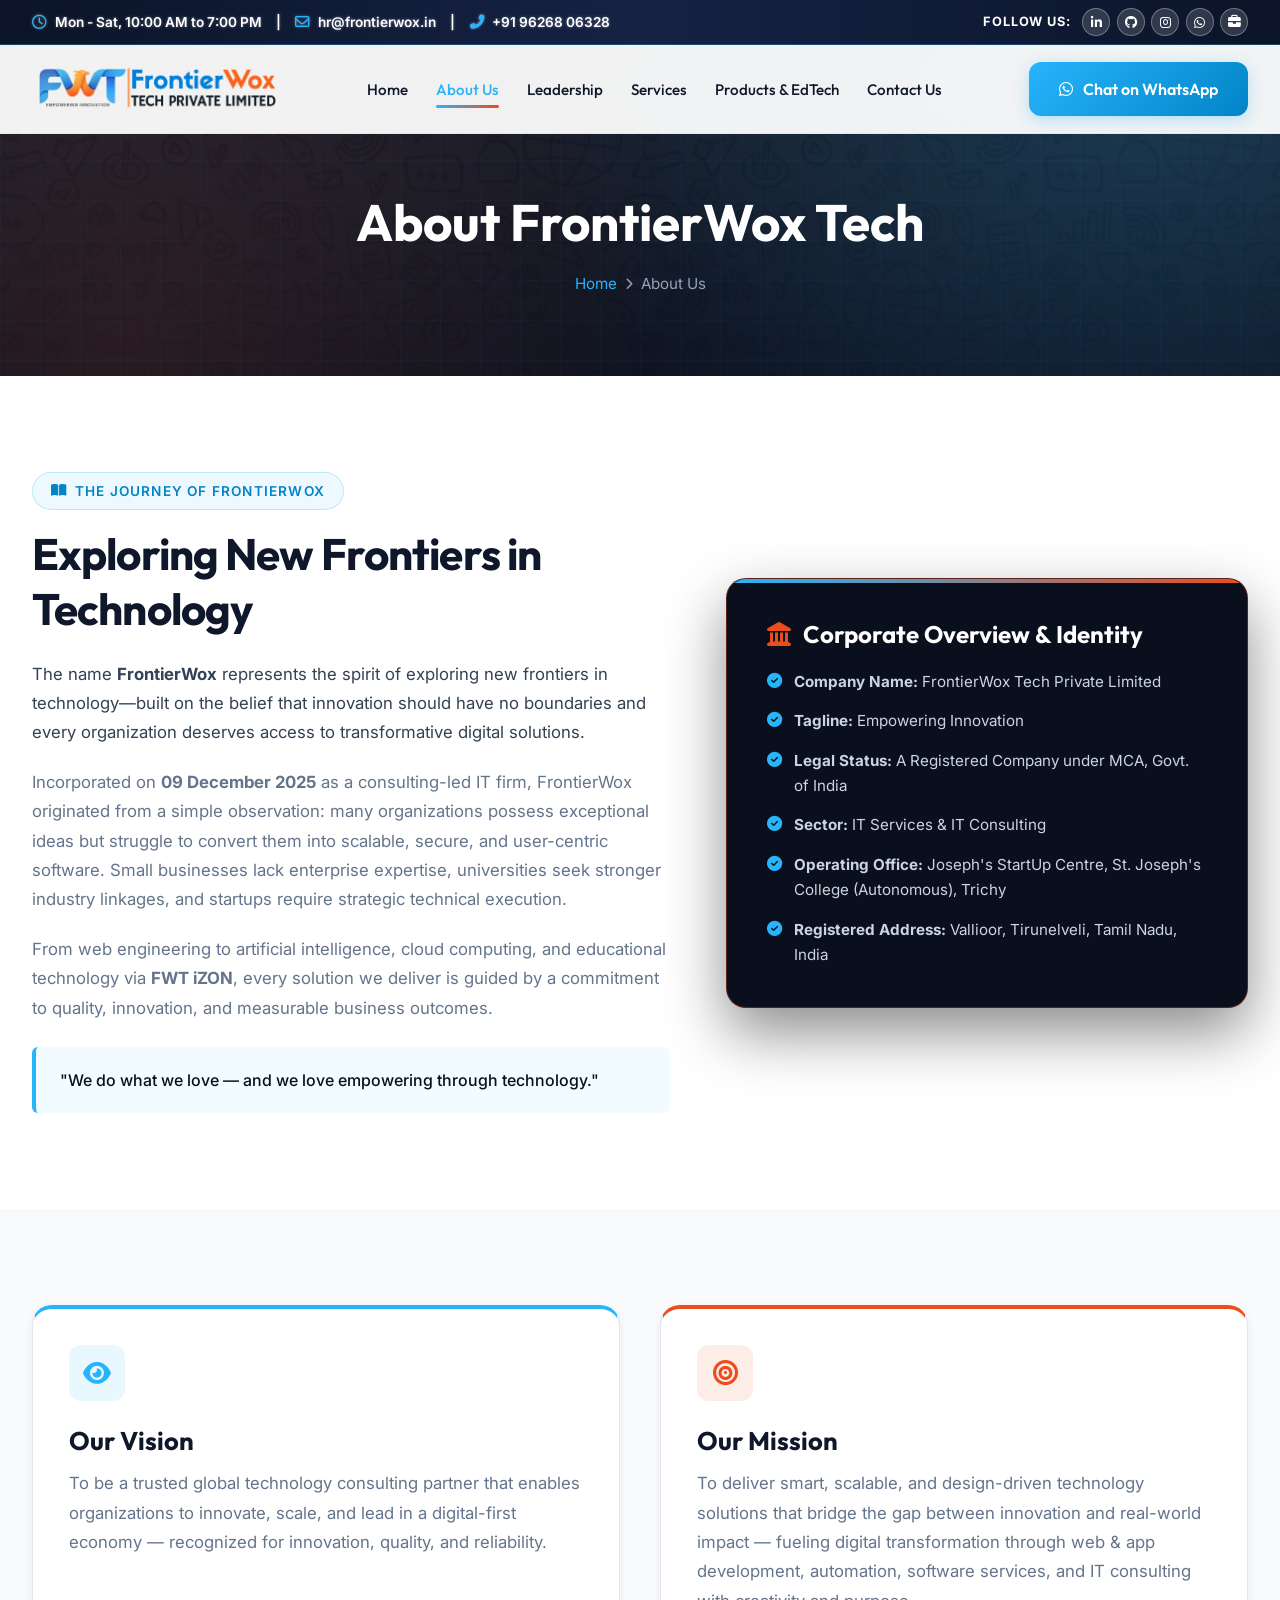
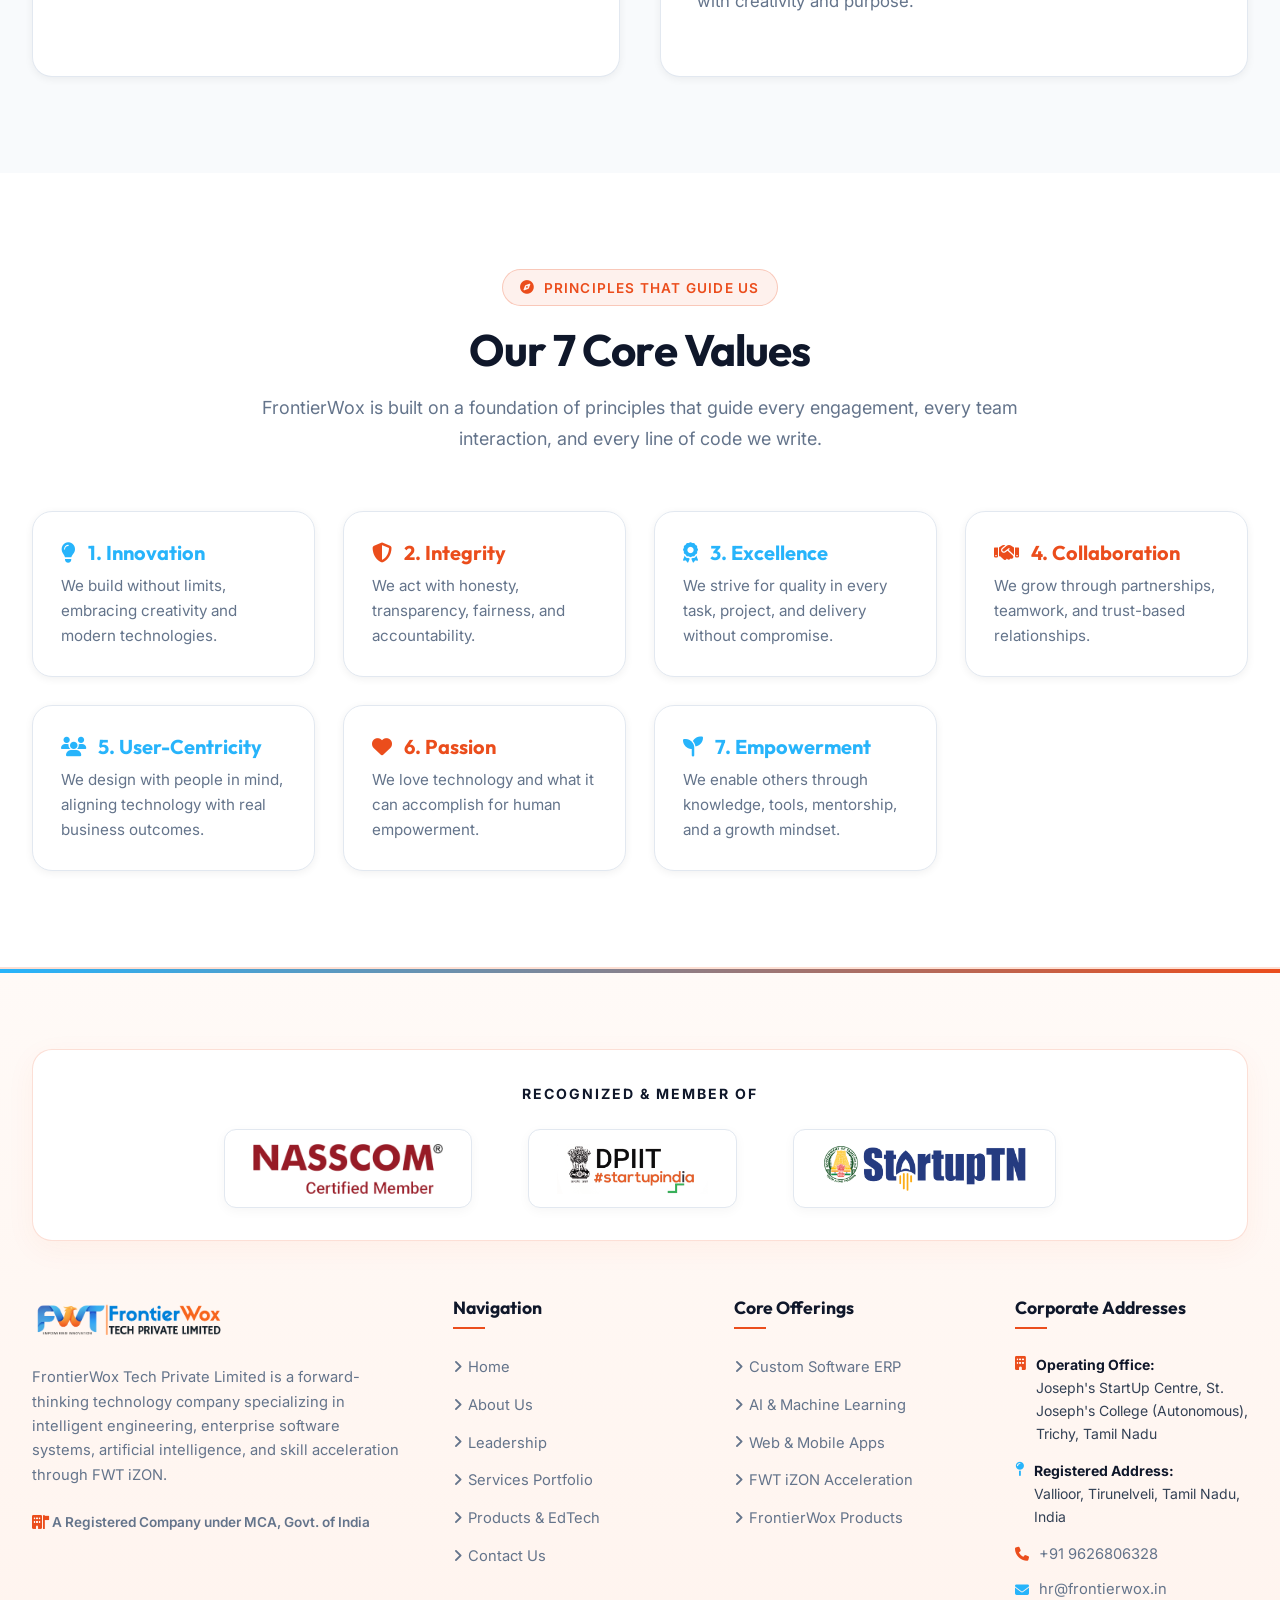
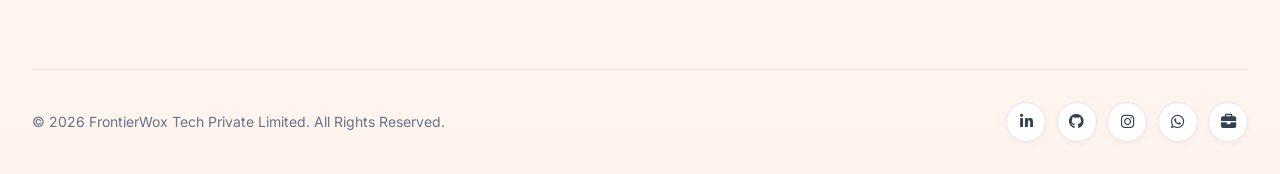
==== commit 5c255b99: "Add files via upload" ====
--- a/about.html
+++ b/about.html
@@ -67,8 +67,8 @@
             <li><a href="contact.html" class="nav-link">Contact Us</a></li>
           </ul>
           <div class="nav-actions">
-            <a href="contact.html" class="btn btn-primary">
-              <i class="fas fa-paper-plane"></i> Get in Touch
+            <a href="https://wa.me/919626806328?text=Hi%20FrontierWox%20Support%2C%20My%20Name%20is%20" target="_blank" class="btn btn-primary">
+              <i class="fab fa-whatsapp"></i> Chat on WhatsApp
             </a>
           </div>
           <button class="mobile-toggle" aria-label="Toggle Navigation">
--- a/style.css
+++ b/style.css
@@ -387,13 +387,14 @@
   background-image: 
     radial-gradient(circle at 50% 40%, rgba(39, 180, 251, 0.25) 0%, transparent 60%),
     radial-gradient(circle at 20% 80%, rgba(235, 77, 28, 0.18) 0%, transparent 50%);
-  z-index: 99999;
+  z-index: 999999;
   display: flex;
   align-items: center;
   justify-content: center;
   opacity: 1;
   visibility: visible;
-  transition: opacity 0.5s ease, visibility 0.5s ease;
+  transition: opacity 0.4s ease, visibility 0.4s ease;
+  pointer-events: auto;
 }
 
 .page-shuttle.shuttle-out {
@@ -499,7 +500,7 @@
   box-shadow: 0 2px 10px rgba(0, 0, 0, 0.2);
   transition: max-height 0.4s ease, padding 0.4s ease, opacity 0.35s ease;
   overflow: hidden;
-  max-height: 50px;
+  max-height: 250px;
 }
 
 .header-wrapper.scrolled .top-bar {
@@ -527,7 +528,8 @@
 .top-bar-left span,
 .top-bar-left a {
   color: #ffffff;
-  font-weight: 500;
+  font-weight: 600;
+  text-shadow: 0 0 3px rgba(255,255,255,0.4);
 }
 
 .top-bar-left i {
@@ -756,9 +758,79 @@
     color: var(--sky-blue);
   }
 
-  .nav-link::after { display: none; }
-
   .nav-actions { display: none; }
+}
+
+@media (max-width: 768px) {
+  .top-bar {
+    max-height: 140px;
+    padding: 0.4rem 0;
+    font-size: 0.76rem;
+  }
+
+  .top-bar-container {
+    flex-direction: column;
+    justify-content: center;
+    gap: 0.35rem;
+    text-align: center;
+  }
+
+  .top-bar-left {
+    justify-content: center;
+    gap: 0.35rem 0.65rem;
+    font-size: 0.75rem;
+    width: 100%;
+  }
+
+  .top-bar-divider {
+    display: none;
+  }
+
+  .top-bar-left span,
+  .top-bar-left a {
+    font-size: 0.75rem;
+  }
+
+  .top-bar-right {
+    justify-content: center;
+    width: 100%;
+    gap: 0.4rem;
+  }
+
+  .follow-label {
+    font-size: 0.7rem;
+    letter-spacing: 0.5px;
+  }
+
+  .social-sm {
+    width: 24px;
+    height: 24px;
+    font-size: 0.75rem;
+  }
+
+  .header-wrapper.scrolled .top-bar {
+    max-height: 0;
+    padding: 0;
+    opacity: 0;
+  }
+
+  .navbar {
+    height: 72px;
+  }
+
+  .header.scrolled .navbar,
+  .header-wrapper.scrolled .navbar {
+    height: 60px;
+  }
+
+  .brand-logo img {
+    height: 48px;
+  }
+
+  .header.scrolled .brand-logo img,
+  .header-wrapper.scrolled .brand-logo img {
+    height: 38px;
+  }
 }
 
 /* ============================================================
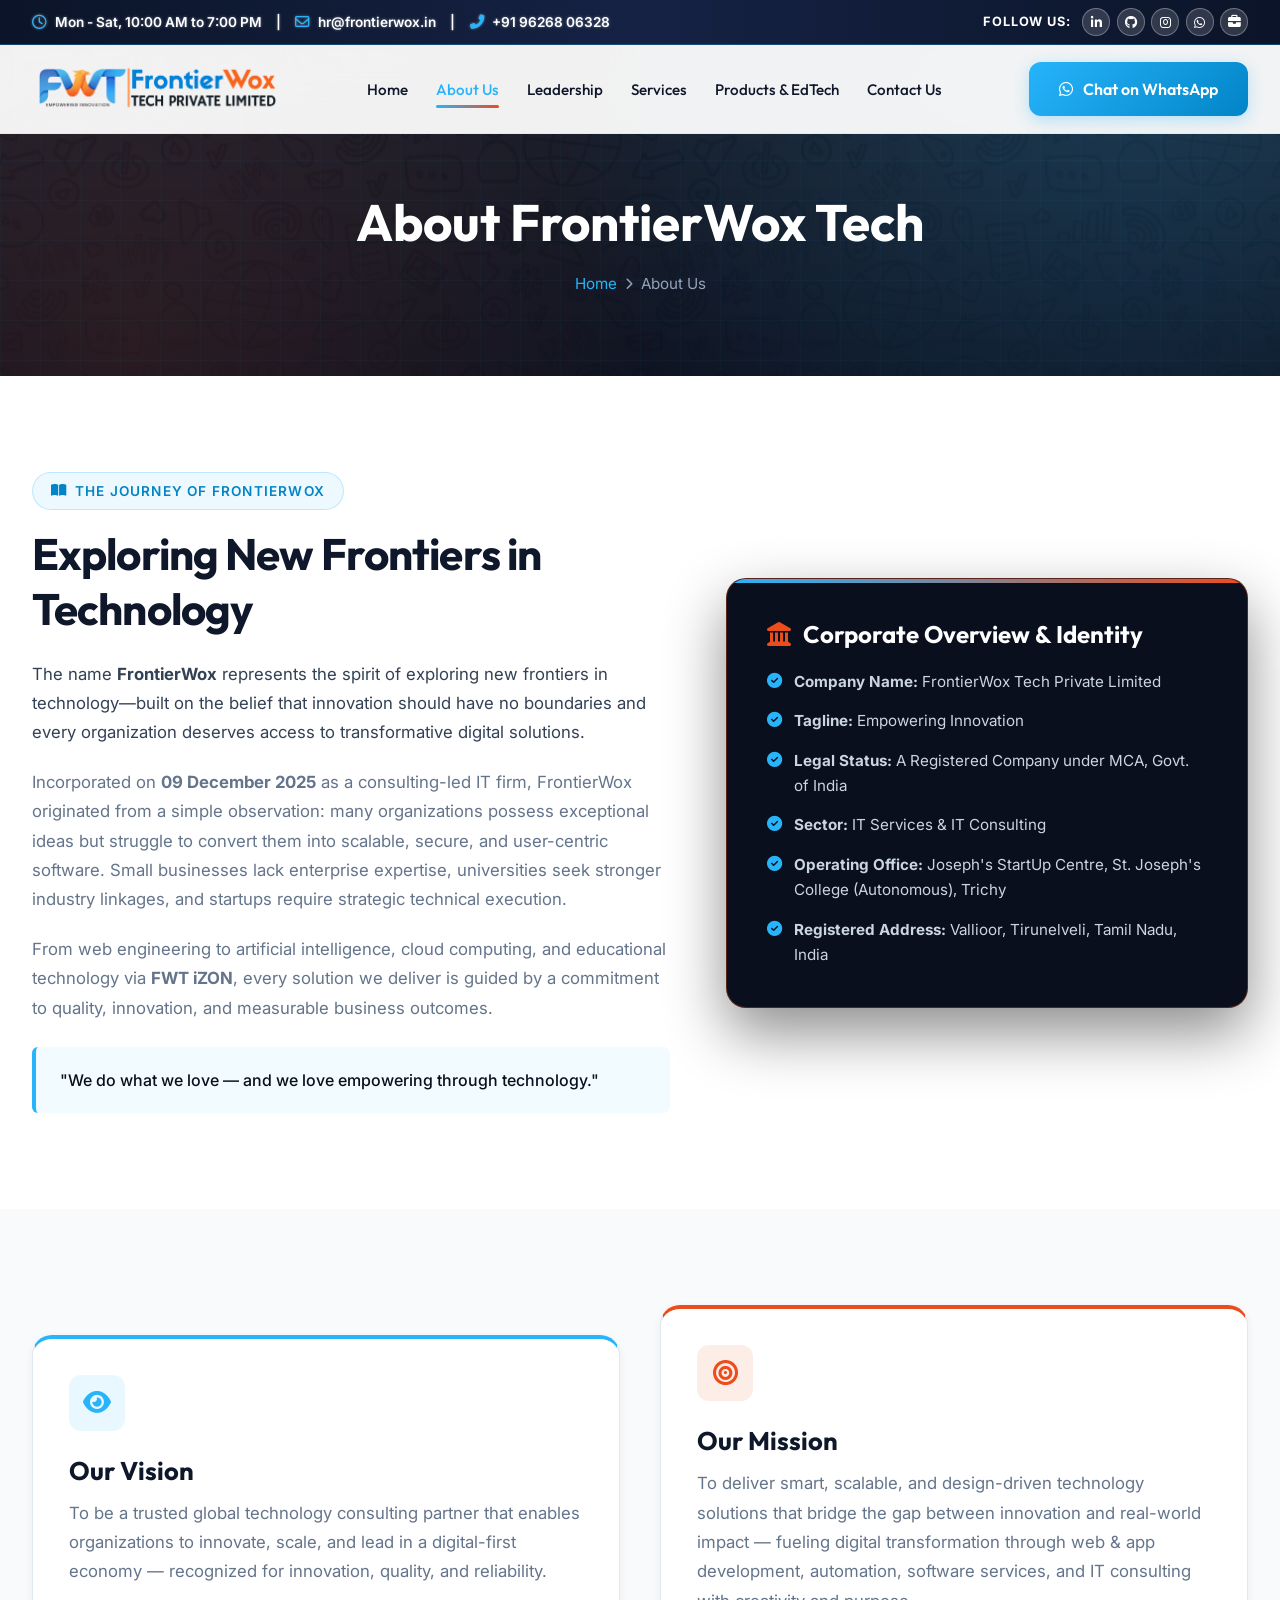
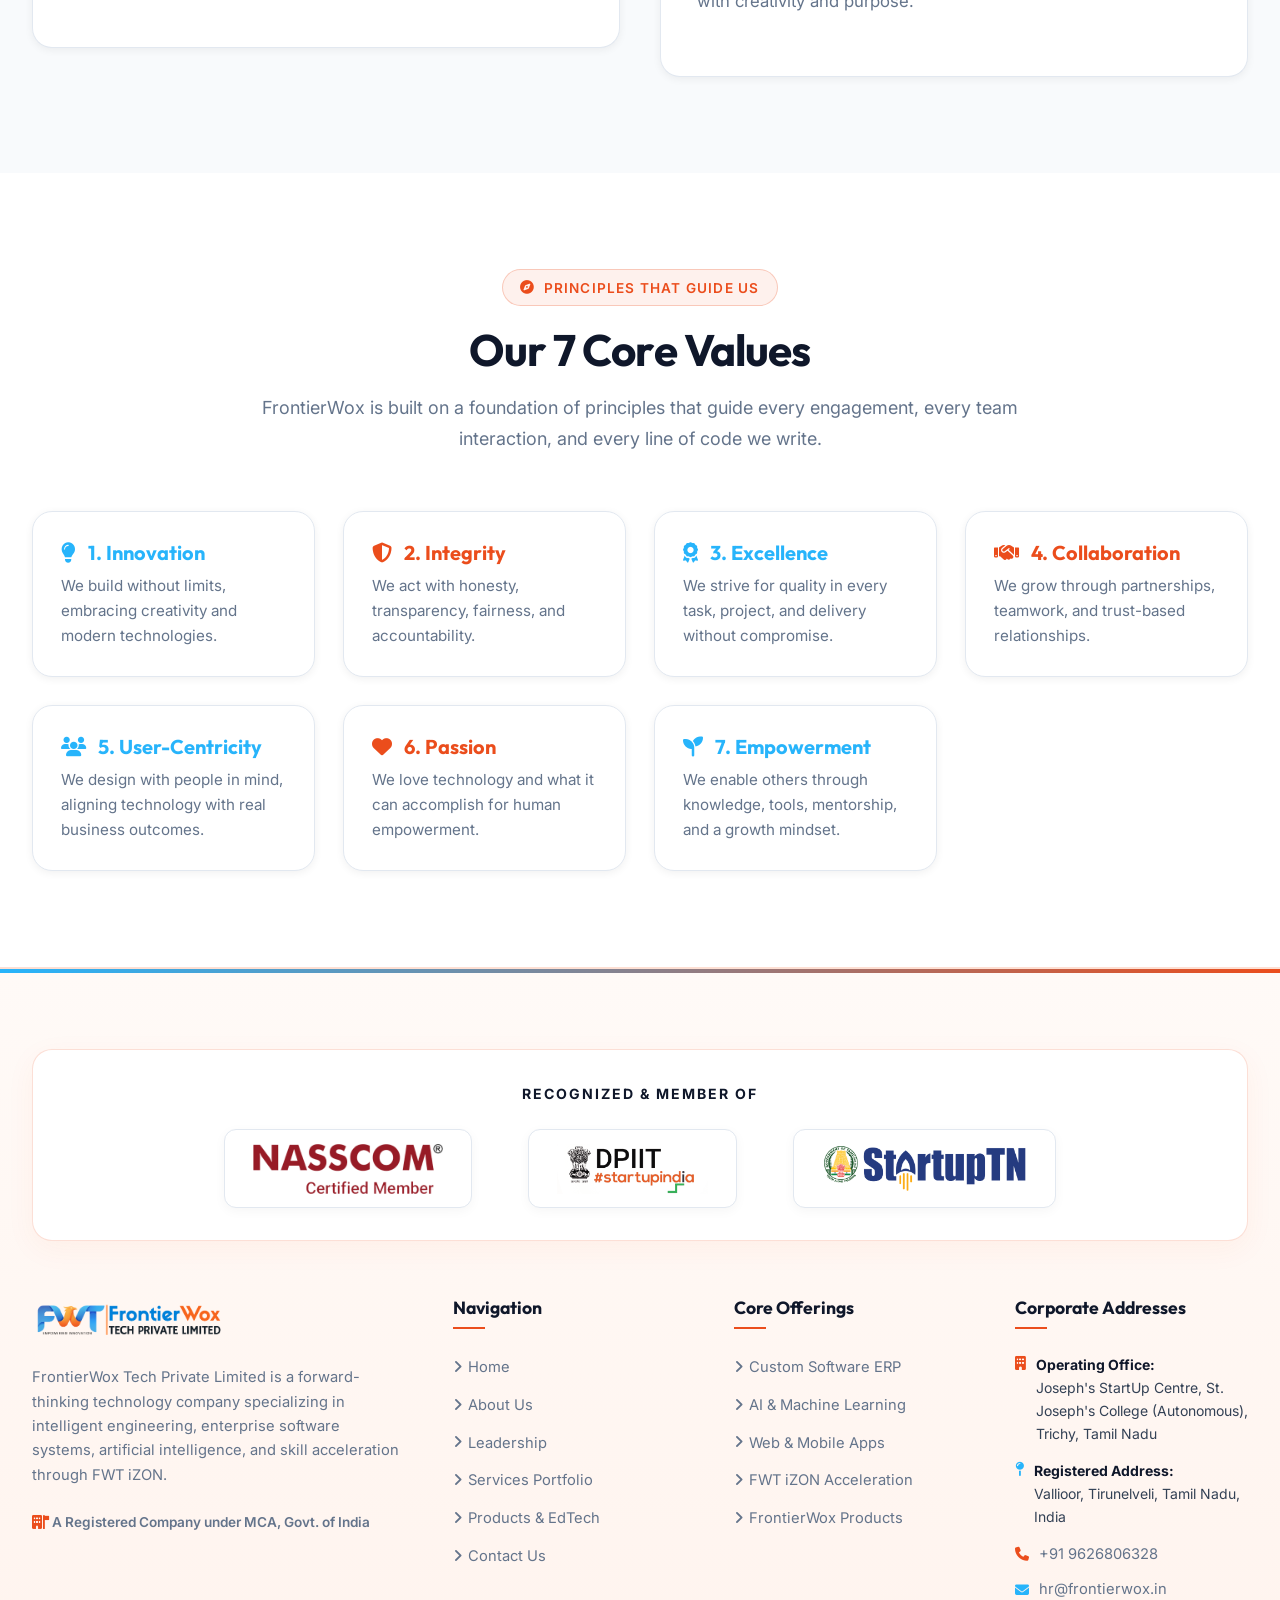
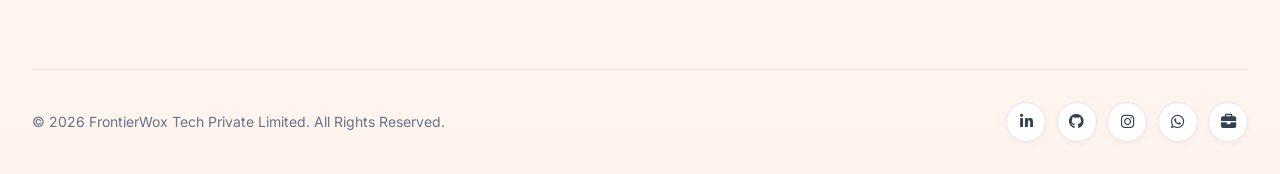
==== commit 89e820a3: "Add files via upload" ====
--- a/about.html
+++ b/about.html
@@ -92,7 +92,7 @@
   <!-- COMPANY STORY SECTION -->
   <section class="section-padding" style="background: var(--surface-white);">
     <div class="container">
-      <div style="display: grid; grid-template-columns: 1.1fr 0.9fr; gap: 3.5rem; align-items: center;">
+      <div class="journey-grid">
         <div>
           <span class="badge-tag"><i class="fas fa-book-open"></i> The Journey of FrontierWox</span>
           <h2 class="section-title" style="text-align: left; margin-bottom: 1.5rem;">Exploring New Frontiers in Technology</h2>
@@ -150,7 +150,7 @@
   <!-- VISION & MISSION CARDS -->
   <section class="section-padding" style="background: var(--bg-light);">
     <div class="container">
-      <div style="display: grid; grid-template-columns: 1fr 1fr; gap: 2.5rem;">
+      <div class="vision-grid">
         <div class="card" style="border-top: 4px solid var(--sky-blue);">
           <div class="card-icon"><i class="fas fa-eye"></i></div>
           <h3 class="card-title" style="font-size: 1.6rem; color: var(--text-dark);">Our Vision</h3>
--- a/style.css
+++ b/style.css
@@ -1991,3 +1991,77 @@
     transform: none !important;
   }
 }
+
+/* ============================================================
+   NEW LAYOUT GRIDS & SERVICE LOGO BOX
+   ============================================================ */
+.journey-grid, .vision-grid {
+  display: grid;
+  align-items: center;
+}
+.journey-grid {
+  grid-template-columns: 1.1fr 0.9fr;
+  gap: 3.5rem;
+}
+.vision-grid {
+  grid-template-columns: 1fr 1fr;
+  gap: 2.5rem;
+}
+
+@media (max-width: 991px) {
+  .journey-grid, .vision-grid {
+    grid-template-columns: 1fr;
+    gap: 2rem;
+  }
+}
+
+.service-logo-box {
+  width: 72px;
+  height: 72px;
+  border-radius: 16px;
+  background: linear-gradient(135deg, rgba(39,180,251,0.12) 0%, rgba(39,180,251,0.02) 100%);
+  border: 1px solid rgba(39,180,251,0.25);
+  box-shadow: 0 8px 24px rgba(39, 180, 251, 0.1), inset 0 2px 4px rgba(255,255,255,0.2);
+  color: var(--sky-blue);
+  display: flex;
+  align-items: center;
+  justify-content: center;
+  font-size: 2.1rem;
+  margin-bottom: 1.5rem;
+  transition: all 0.4s cubic-bezier(0.34, 1.56, 0.64, 1);
+  position: relative;
+  overflow: hidden;
+  flex-shrink: 0;
+}
+
+.service-logo-box::before {
+  content: '';
+  position: absolute;
+  top: -50%; left: -50%; width: 200%; height: 200%;
+  background: radial-gradient(circle, rgba(255,255,255,0.4) 0%, transparent 60%);
+  opacity: 0;
+  transition: opacity 0.4s ease;
+  pointer-events: none;
+}
+
+.card:hover .service-logo-box {
+  transform: translateY(-8px) scale(1.05);
+  box-shadow: 0 12px 30px rgba(39, 180, 251, 0.25), inset 0 2px 4px rgba(255,255,255,0.4);
+  border-color: rgba(39,180,251,0.5);
+}
+
+.card:hover .service-logo-box::before {
+  opacity: 0.15;
+}
+
+.service-logo-box.orange {
+  background: linear-gradient(135deg, rgba(235,77,28,0.12) 0%, rgba(235,77,28,0.02) 100%);
+  border: 1px solid rgba(235,77,28,0.25);
+  box-shadow: 0 8px 24px rgba(235, 77, 28, 0.1), inset 0 2px 4px rgba(255,255,255,0.2);
+  color: var(--orange);
+}
+
+.card:hover .service-logo-box.orange {
+  box-shadow: 0 12px 30px rgba(235, 77, 28, 0.25), inset 0 2px 4px rgba(255,255,255,0.4);
+  border-color: rgba(235,77,28,0.5);
+}
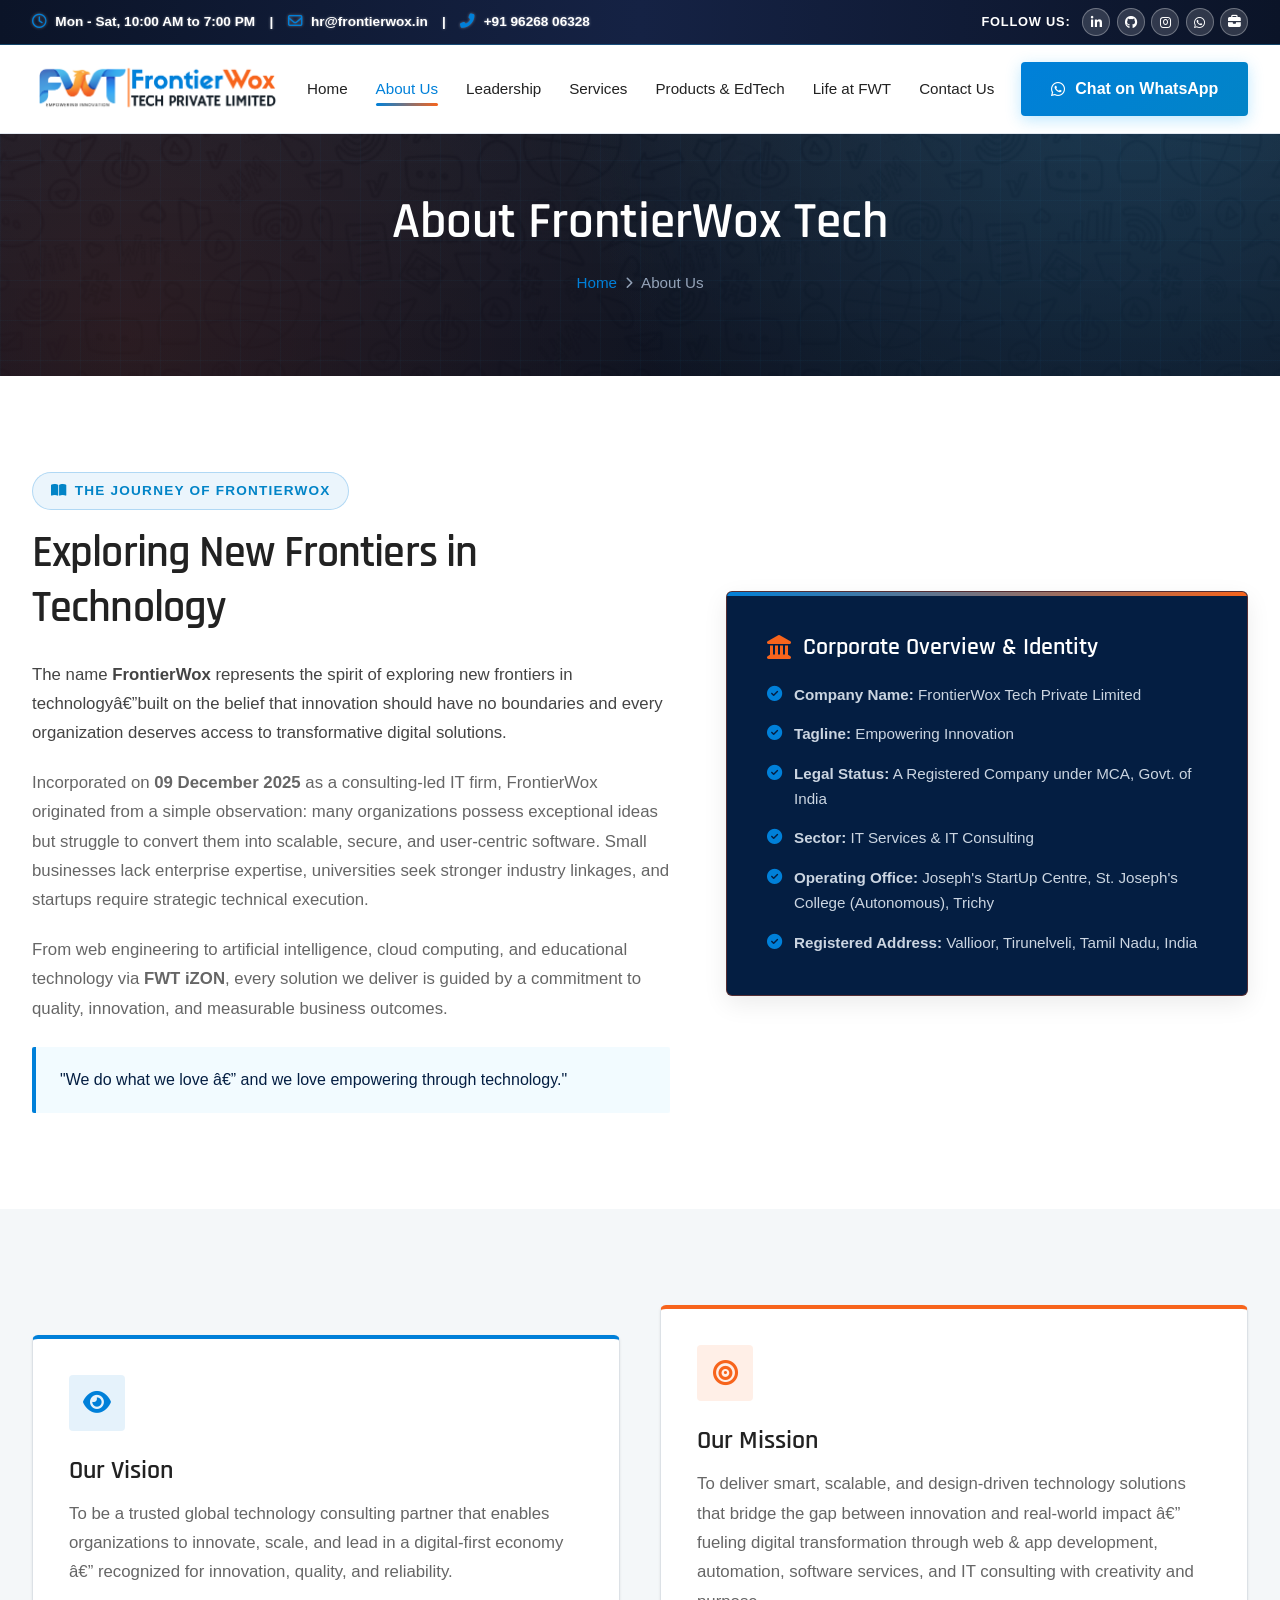
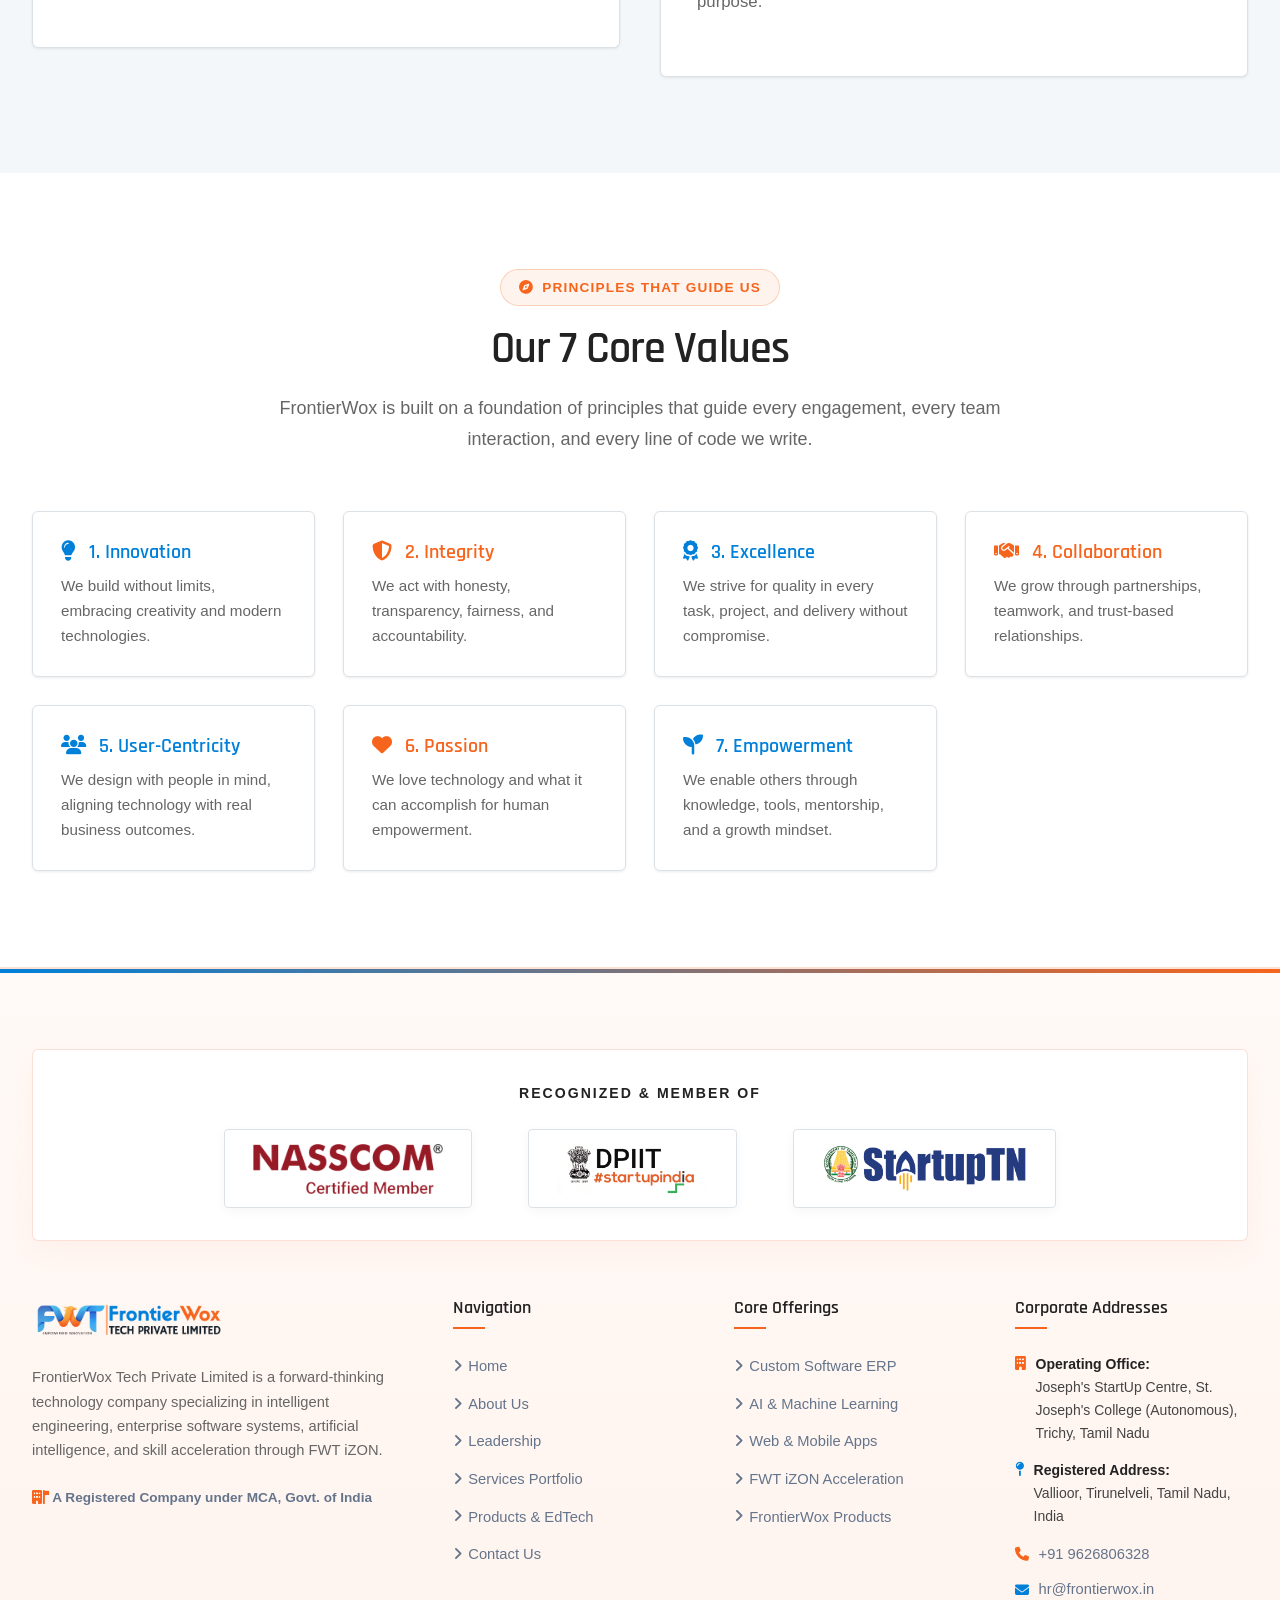
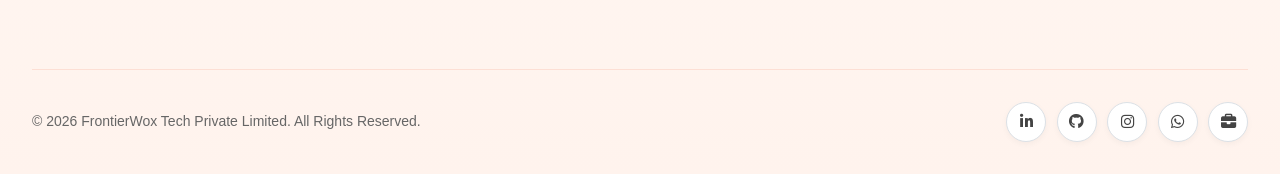
==== commit 6580e623: "Add files via upload" ====
--- a/about.html
+++ b/about.html
@@ -1,4 +1,4 @@
-<!DOCTYPE html>
+﻿<!DOCTYPE html>
 <html lang="en">
 <head>
   <meta charset="UTF-8">
@@ -64,6 +64,7 @@
             <li><a href="leadership.html" class="nav-link">Leadership</a></li>
             <li><a href="services.html" class="nav-link">Services</a></li>
             <li><a href="products.html" class="nav-link">Products & EdTech</a></li>
+            <li><a href="life.html" class="nav-link">Life at FWT</a></li>
             <li><a href="contact.html" class="nav-link">Contact Us</a></li>
           </ul>
           <div class="nav-actions">
@@ -97,7 +98,7 @@
           <span class="badge-tag"><i class="fas fa-book-open"></i> The Journey of FrontierWox</span>
           <h2 class="section-title" style="text-align: left; margin-bottom: 1.5rem;">Exploring New Frontiers in Technology</h2>
           <p style="font-size: 1.05rem; color: var(--text-main); margin-bottom: 1.25rem; line-height: 1.75;">
-            The name <strong>FrontierWox</strong> represents the spirit of exploring new frontiers in technology—built on the belief that innovation should have no boundaries and every organization deserves access to transformative digital solutions.
+            The name <strong>FrontierWox</strong> represents the spirit of exploring new frontiers in technologyâ€”built on the belief that innovation should have no boundaries and every organization deserves access to transformative digital solutions.
           </p>
           <p style="font-size: 1.05rem; color: var(--text-muted); margin-bottom: 1.25rem; line-height: 1.75;">
             Incorporated on <strong>09 December 2025</strong> as a consulting-led IT firm, FrontierWox originated from a simple observation: many organizations possess exceptional ideas but struggle to convert them into scalable, secure, and user-centric software. Small businesses lack enterprise expertise, universities seek stronger industry linkages, and startups require strategic technical execution.
@@ -106,7 +107,7 @@
             From web engineering to artificial intelligence, cloud computing, and educational technology via <strong>FWT iZON</strong>, every solution we deliver is guided by a commitment to quality, innovation, and measurable business outcomes.
           </p>
           <div style="padding: 1.25rem 1.5rem; background: rgba(39, 180, 251, 0.06); border-left: 4px solid var(--sky-blue); border-radius: var(--radius-sm); font-weight: 500; color: var(--navy-dark);">
-            "We do what we love — and we love empowering through technology."
+            "We do what we love â€” and we love empowering through technology."
           </div>
         </div>
 
@@ -155,7 +156,7 @@
           <div class="card-icon"><i class="fas fa-eye"></i></div>
           <h3 class="card-title" style="font-size: 1.6rem; color: var(--text-dark);">Our Vision</h3>
           <p class="card-desc" style="font-size: 1.05rem; line-height: 1.75;">
-            To be a trusted global technology consulting partner that enables organizations to innovate, scale, and lead in a digital-first economy — recognized for innovation, quality, and reliability.
+            To be a trusted global technology consulting partner that enables organizations to innovate, scale, and lead in a digital-first economy â€” recognized for innovation, quality, and reliability.
           </p>
         </div>
 
@@ -163,7 +164,7 @@
           <div class="card-icon orange"><i class="fas fa-bullseye"></i></div>
           <h3 class="card-title" style="font-size: 1.6rem; color: var(--text-dark);">Our Mission</h3>
           <p class="card-desc" style="font-size: 1.05rem; line-height: 1.75;">
-            To deliver smart, scalable, and design-driven technology solutions that bridge the gap between innovation and real-world impact — fueling digital transformation through web & app development, automation, software services, and IT consulting with creativity and purpose.
+            To deliver smart, scalable, and design-driven technology solutions that bridge the gap between innovation and real-world impact â€” fueling digital transformation through web & app development, automation, software services, and IT consulting with creativity and purpose.
           </p>
         </div>
       </div>
@@ -315,3 +316,9 @@
   <script src="script.js"></script>
 </body>
 </html>
+
+
+
+
+
+
--- a/style.css
+++ b/style.css
@@ -4,44 +4,44 @@
    Enhanced: Full Mobile-First Responsiveness, Rich Animations, Premium UI/UX
    ========================================================================== */
 
-@import url('https://fonts.googleapis.com/css2?family=Inter:wght@300;400;500;600;700&family=Outfit:wght@400;500;600;700;800;900&display=swap');
+@import url('https://fonts.googleapis.com/css2?family=Rajdhani:wght@500;600;700&display=swap');
 
 /* ============================================================
    CSS CUSTOM PROPERTIES
    ============================================================ */
 :root {
-  --sky-blue: #27b4fb;
-  --sky-blue-rgb: 39, 180, 251;
-  --sky-blue-light: #e0f4ff;
-  --orange: #eb4d1c;
-  --orange-rgb: 235, 77, 28;
-  --orange-light: #fff0eb;
-  --navy-dark: #0a0f1d;
-  --navy-card: #12192c;
-  --navy-light: #1a233a;
-
-  --bg-light: #f8fafc;
+  --sky-blue: #0080d9;
+  --sky-blue-rgb: 0, 128, 217;
+  --sky-blue-light: #e6f2fc;
+  --orange: #f7641c;
+  --orange-rgb: 247, 100, 28;
+  --orange-light: #fef0e8;
+  --navy-dark: #041e42;
+  --navy-card: #0a254d;
+  --navy-light: #123261;
+
+  --bg-light: #f4f7f9;
   --surface-white: #ffffff;
 
-  --text-dark: #0f172a;
-  --text-main: #334155;
-  --text-muted: #64748b;
-  --text-light: #f1f5f9;
-
-  --border-light: #e2e8f0;
-  --border-glow: rgba(39, 180, 251, 0.3);
-  --border-orange-glow: rgba(235, 77, 28, 0.3);
-
-  --shadow-sm: 0 2px 8px rgba(0,0,0,0.06);
-  --shadow-md: 0 10px 30px -10px rgba(10, 15, 29, 0.1);
-  --shadow-lg: 0 20px 50px -15px rgba(10, 15, 29, 0.15);
-  --shadow-glow: 0 0 30px rgba(39, 180, 251, 0.22);
-  --shadow-orange-glow: 0 0 30px rgba(235, 77, 28, 0.22);
-
-  --radius-sm: 6px;
-  --radius-md: 12px;
-  --radius-lg: 20px;
-  --radius-xl: 28px;
+  --text-dark: #222222;
+  --text-main: #444444;
+  --text-muted: #666666;
+  --text-light: #f8f9fa;
+
+  --border-light: #dce1e6;
+  --border-glow: rgba(0, 86, 179, 0.15);
+  --border-orange-glow: rgba(209, 65, 12, 0.15);
+
+  --shadow-sm: 0 1px 3px rgba(0,0,0,0.08);
+  --shadow-md: 0 4px 10px rgba(0, 0, 0, 0.05);
+  --shadow-lg: 0 8px 24px rgba(0, 0, 0, 0.08);
+  --shadow-glow: 0 4px 12px rgba(0, 0, 0, 0.06);
+  --shadow-orange-glow: 0 4px 12px rgba(0, 0, 0, 0.06);
+
+  --radius-sm: 2px;
+  --radius-md: 4px;
+  --radius-lg: 6px;
+  --radius-xl: 8px;
   --radius-full: 9999px;
 
   --transition-fast: 0.2s cubic-bezier(0.4, 0, 0.2, 1);
@@ -68,19 +68,20 @@
 }
 
 body {
-  font-family: 'Inter', system-ui, -apple-system, sans-serif;
+  font-family: 'Square721 BT', 'Square 721 BT', Arial, sans-serif;
   color: var(--text-main);
   background-color: var(--bg-light);
   line-height: 1.65;
   overflow-x: hidden;
   -webkit-font-smoothing: antialiased;
   -moz-osx-font-smoothing: grayscale;
+  animation: fadeIn 0.4s ease-out both;
 }
 
 h1, h2, h3, h4, h5, h6 {
-  font-family: 'Outfit', sans-serif;
+  font-family: 'Rajdhani', sans-serif;
   color: var(--text-dark);
-  font-weight: 700;
+  font-weight: 600;
   line-height: 1.25;
 }
 
@@ -361,10 +362,9 @@
 }
 
 .btn-outline-white {
-  background: rgba(255, 255, 255, 0.05);
-  border: 1.5px solid rgba(255, 255, 255, 0.25);
+  background: transparent;
+  border: 1.5px solid rgba(255, 255, 255, 0.4);
   color: #ffffff;
-  backdrop-filter: blur(10px);
 }
 
 .btn-outline-white:hover {
@@ -595,16 +595,14 @@
 .header {
   position: relative;
   width: 100%;
-  background: rgba(255, 255, 255, 0.94);
-  backdrop-filter: blur(20px);
-  -webkit-backdrop-filter: blur(20px);
-  border-bottom: 1px solid rgba(226, 232, 240, 0.8);
+  background: #ffffff;
+  border-bottom: 1px solid #e2e8f0;
   transition: all 0.35s cubic-bezier(0.4, 0, 0.2, 1);
 }
 
 .header.scrolled,
 .header-wrapper.scrolled .header {
-  background: rgba(255, 255, 255, 0.98);
+  background: #ffffff;
   box-shadow: 0 4px 25px rgba(0, 0, 0, 0.09);
 }
 
@@ -708,11 +706,10 @@
   display: none;
   position: fixed;
   inset: 0;
-  background: rgba(10, 15, 29, 0.5);
+  background: #041e42;
   z-index: 998;
   opacity: 0;
   transition: opacity var(--transition-normal);
-  backdrop-filter: blur(3px);
 }
 
 .nav-overlay.active {
@@ -838,15 +835,11 @@
    ============================================================ */
 .hero {
   position: relative;
-  min-height: 100vh;
-  padding-top: clamp(165px, 23vw, 215px);
+  min-height: 90vh;
+  padding-top: clamp(140px, 15vw, 180px);
   padding-bottom: clamp(60px, 10vw, 100px);
   background-color: var(--navy-dark);
-  background-image:
-    radial-gradient(circle at 85% 15%, rgba(39, 180, 251, 0.2) 0%, transparent 50%),
-    radial-gradient(circle at 15% 85%, rgba(235, 77, 28, 0.16) 0%, transparent 50%),
-    linear-gradient(180deg, rgba(10, 15, 29, 0.88) 0%, rgba(10, 15, 29, 0.96) 100%),
-    url('bg.jpg');
+  background-image: linear-gradient(180deg, rgba(4, 30, 66, 0.85) 0%, rgba(4, 30, 66, 0.95) 100%), url('bg.jpg');
   background-size: cover;
   background-position: center;
   background-attachment: fixed;
@@ -857,23 +850,12 @@
 
 /* Grid overlay */
 .cyber-grid-overlay {
-  position: absolute;
-  inset: 0;
-  background-image:
-    linear-gradient(rgba(39, 180, 251, 0.04) 1px, transparent 1px),
-    linear-gradient(90deg, rgba(39, 180, 251, 0.04) 1px, transparent 1px);
-  background-size: 48px 48px;
-  pointer-events: none;
-  animation: fadeIn 1.5s ease;
+  display: none !important;
 }
 
 /* Animated orbs */
 .hero-orb {
-  position: absolute;
-  border-radius: 50%;
-  filter: blur(80px);
-  pointer-events: none;
-  animation: float 8s ease-in-out infinite;
+  display: none !important;
 }
 
 .hero-orb-1 {
@@ -915,17 +897,15 @@
 .cin-badge {
   display: inline-flex;
   align-items: center;
-  gap: 0.6rem;
-  padding: 0.45rem 1.2rem;
-  background: rgba(39, 180, 251, 0.12);
-  border: 1px solid rgba(39, 180, 251, 0.35);
-  color: var(--sky-blue);
+  gap: 0.5rem;
+  padding: 0.35rem 1rem;
+  background: #ffffff1a;
+  border: 1px solid #ffffff33;
+  color: #ffffff;
   font-size: 0.875rem;
   font-weight: 600;
   border-radius: var(--radius-full);
   margin-bottom: 1.5rem;
-  backdrop-filter: blur(8px);
-  animation: pulse-glow 3s infinite;
 }
 
 .cin-badge i { color: var(--orange); }
@@ -974,12 +954,11 @@
 
 /* Hero Glass Card */
 .hero-glass-card {
-  background: rgba(18, 25, 44, 0.75);
-  border: 1px solid rgba(39, 180, 251, 0.28);
+  background: var(--navy-card);
+  border: 1px solid var(--border-light);
   border-radius: var(--radius-lg);
   padding: clamp(1.5rem, 4vw, 2.5rem);
-  backdrop-filter: blur(20px);
-  box-shadow: 0 25px 60px rgba(0, 0, 0, 0.45);
+  box-shadow: var(--shadow-lg);
   position: relative;
   overflow: hidden;
   animation: scaleIn 0.9s 0.2s ease both;
@@ -2013,6 +1992,9 @@
     grid-template-columns: 1fr;
     gap: 2rem;
   }
+  .journey-grid > div:nth-child(2) {
+    order: -1;
+  }
 }
 
 .service-logo-box {
@@ -2065,3 +2047,202 @@
   box-shadow: 0 12px 30px rgba(235, 77, 28, 0.25), inset 0 2px 4px rgba(255,255,255,0.4);
   border-color: rgba(235,77,28,0.5);
 }
+
+/* ============================================================
+   MARQUEE SCROLLING GALLERY
+   ============================================================ */
+.marquee-container {
+  width: 100%;
+  overflow: hidden;
+  position: relative;
+  background: var(--surface-white);
+  padding: 4rem 0;
+}
+
+.marquee-container::before,
+.marquee-container::after {
+  content: "";
+  position: absolute;
+  top: 0;
+  width: 150px;
+  height: 100%;
+  z-index: 2;
+  pointer-events: none;
+}
+.marquee-container::before {
+  left: 0;
+  background: linear-gradient(to right, var(--surface-white), transparent);
+}
+.marquee-container::after {
+  right: 0;
+  background: linear-gradient(to left, var(--surface-white), transparent);
+}
+
+.marquee-content {
+  display: flex;
+  width: max-content;
+  animation: marqueeScroll 200s linear infinite;
+  gap: 1.5rem;
+  padding: 0 1.5rem;
+}
+
+.marquee-content:hover {
+  animation-play-state: paused;
+}
+
+.marquee-item {
+  width: 350px;
+  height: 480px;
+  border-radius: var(--radius-md);
+  overflow: hidden;
+  box-shadow: var(--shadow-sm);
+  border: 1px solid var(--border-light);
+  background: var(--bg-light);
+  flex-shrink: 0;
+  transition: transform 0.3s ease, box-shadow 0.3s ease;
+}
+
+.marquee-item:hover {
+  transform: translateY(-5px);
+  box-shadow: var(--shadow-lg);
+}
+
+.marquee-item img {
+  width: 100%;
+  height: 100%;
+  object-fit: cover;
+}
+
+@keyframes marqueeScroll {
+  0% { transform: translateX(0); }
+  100% { transform: translateX(-50%); }
+}
+
+@media (max-width: 768px) {
+  .marquee-item {
+    width: 280px;
+    height: 380px;
+  }
+}
+
+/* ============================================================
+   COLLEGE PARTNER MARQUEE
+   ============================================================ */
+.college-grid {
+  display: grid;
+  grid-template-columns: repeat(auto-fit, minmax(320px, 1fr));
+  gap: 1.5rem;
+  padding: 0 1.5rem;
+  max-width: 1400px;
+  margin: 0 auto;
+}
+
+.college-card {
+  display: flex;
+  align-items: center;
+  gap: 1.5rem;
+  padding: 1.5rem 2rem;
+  background: #ffffff;
+  border: 1px solid var(--border-light);
+  border-radius: var(--radius-md);
+  box-shadow: var(--shadow-md);
+  flex-shrink: 0;
+  transition: transform 0.3s ease, box-shadow 0.3s ease;
+}
+
+.college-card:hover {
+  transform: translateY(-5px);
+  box-shadow: var(--shadow-lg);
+  border-color: var(--sky-blue);
+}
+
+.college-logo-img {
+  max-height: 60px;
+  max-width: 200px;
+  object-fit: contain;
+  flex-shrink: 0;
+}
+
+.college-name {
+  font-family: 'Rajdhani', sans-serif;
+  font-weight: 700;
+  font-size: 1.4rem;
+  color: var(--navy-dark);
+}
+
+/* ============================================================
+   INTERN SLIDER
+   ============================================================ */
+.intern-slider-container {
+  position: relative;
+  width: 100%;
+  overflow: hidden;
+  padding: 1rem 0;
+}
+
+.intern-slider-track {
+  display: flex;
+  transition: transform 0.5s ease-in-out;
+  gap: 1.5rem;
+  padding: 0 4rem; /* space for buttons */
+}
+
+.intern-slide {
+  flex: 0 0 calc(33.333% - 1rem); /* 3 items per view minus gap */
+  max-width: calc(33.333% - 1rem);
+}
+
+.intern-slide img {
+  width: 100%;
+  height: auto;
+  object-fit: contain;
+  border-radius: var(--radius-md);
+  box-shadow: var(--shadow-sm);
+  display: block;
+}
+
+@media (max-width: 992px) {
+  .intern-slide {
+    flex: 0 0 calc(50% - 0.75rem);
+    max-width: calc(50% - 0.75rem);
+  }
+}
+
+@media (max-width: 768px) {
+  .intern-slide {
+    flex: 0 0 100%;
+    max-width: 100%;
+  }
+}
+
+.slider-btn {
+  position: absolute;
+  top: 50%;
+  transform: translateY(-50%);
+  background: var(--sky-blue);
+  color: white;
+  border: none;
+  width: 50px;
+  height: 50px;
+  border-radius: 50%;
+  font-size: 1.5rem;
+  cursor: pointer;
+  z-index: 10;
+  display: flex;
+  align-items: center;
+  justify-content: center;
+  box-shadow: var(--shadow-md);
+  transition: background 0.3s ease;
+}
+
+.slider-btn:hover {
+  background: var(--navy-dark);
+}
+
+.slider-btn.prev {
+  left: 10px;
+}
+
+.slider-btn.next {
+  right: 10px;
+}
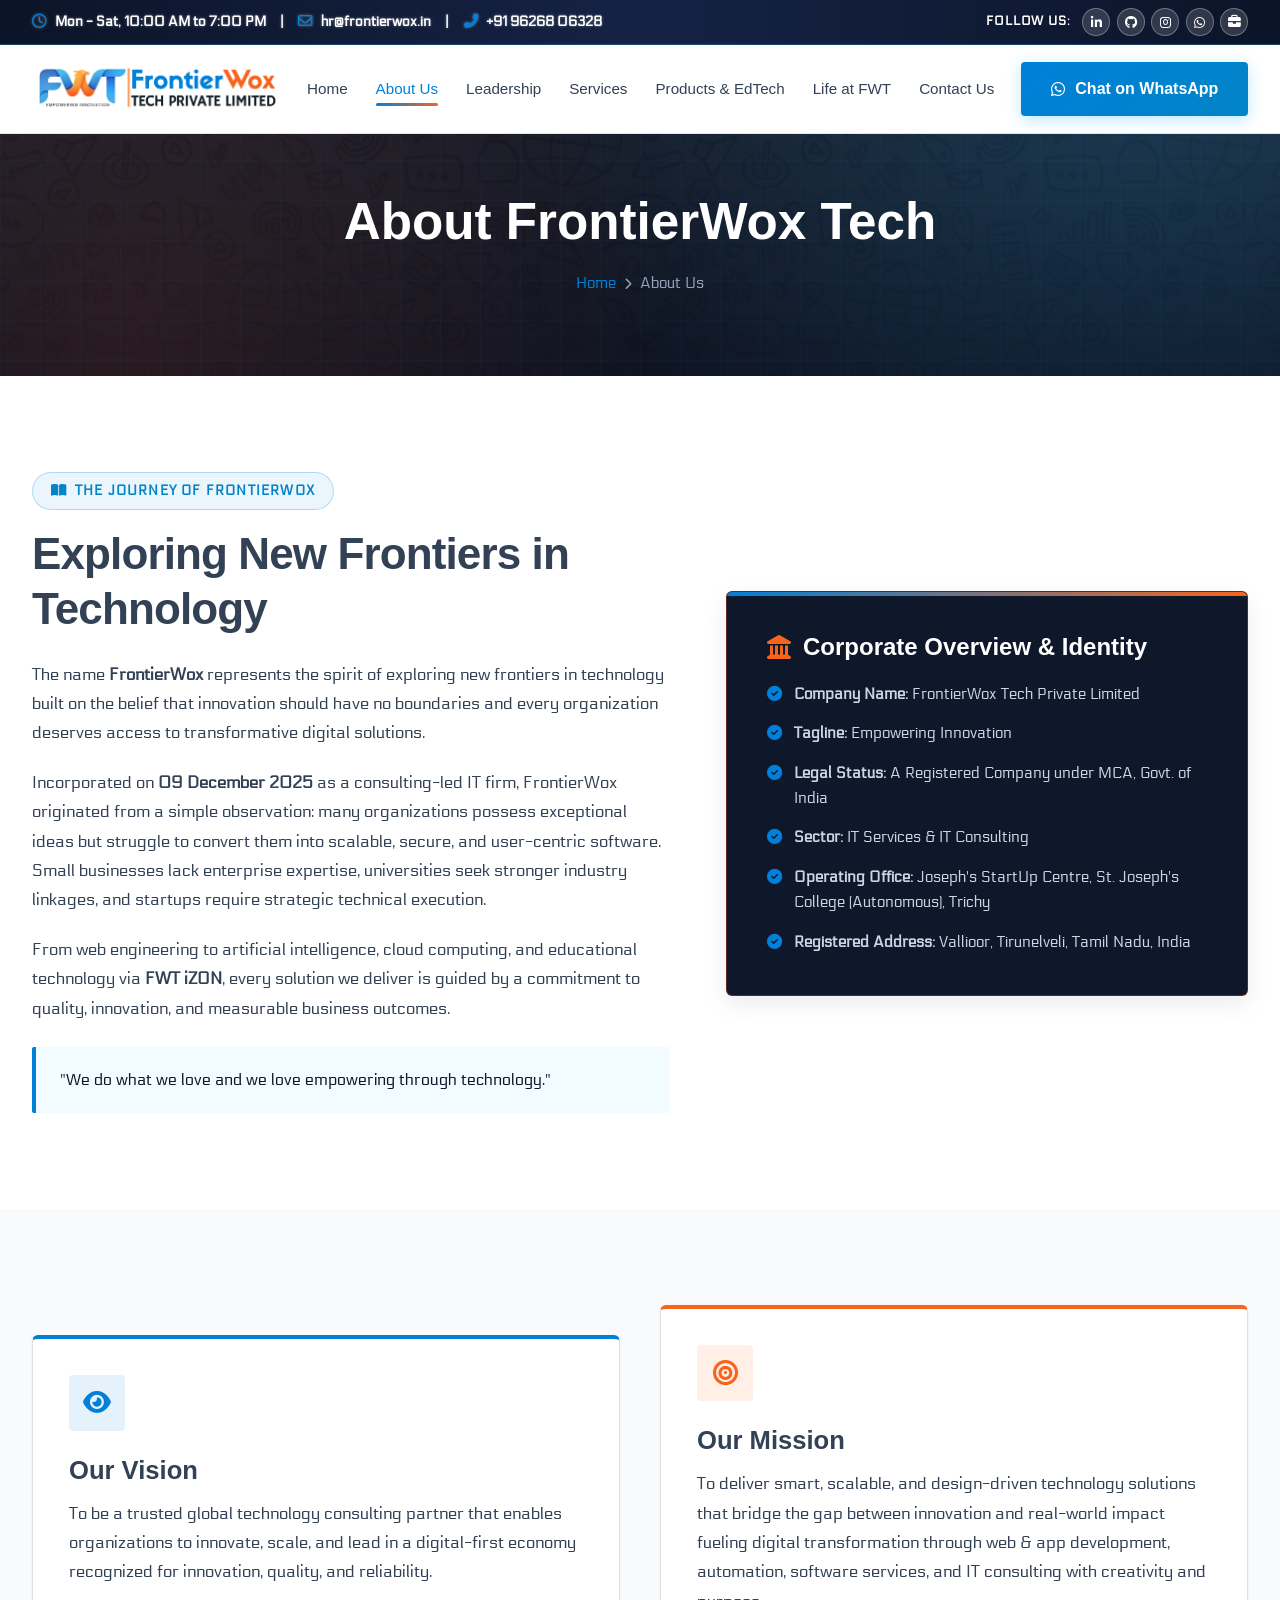
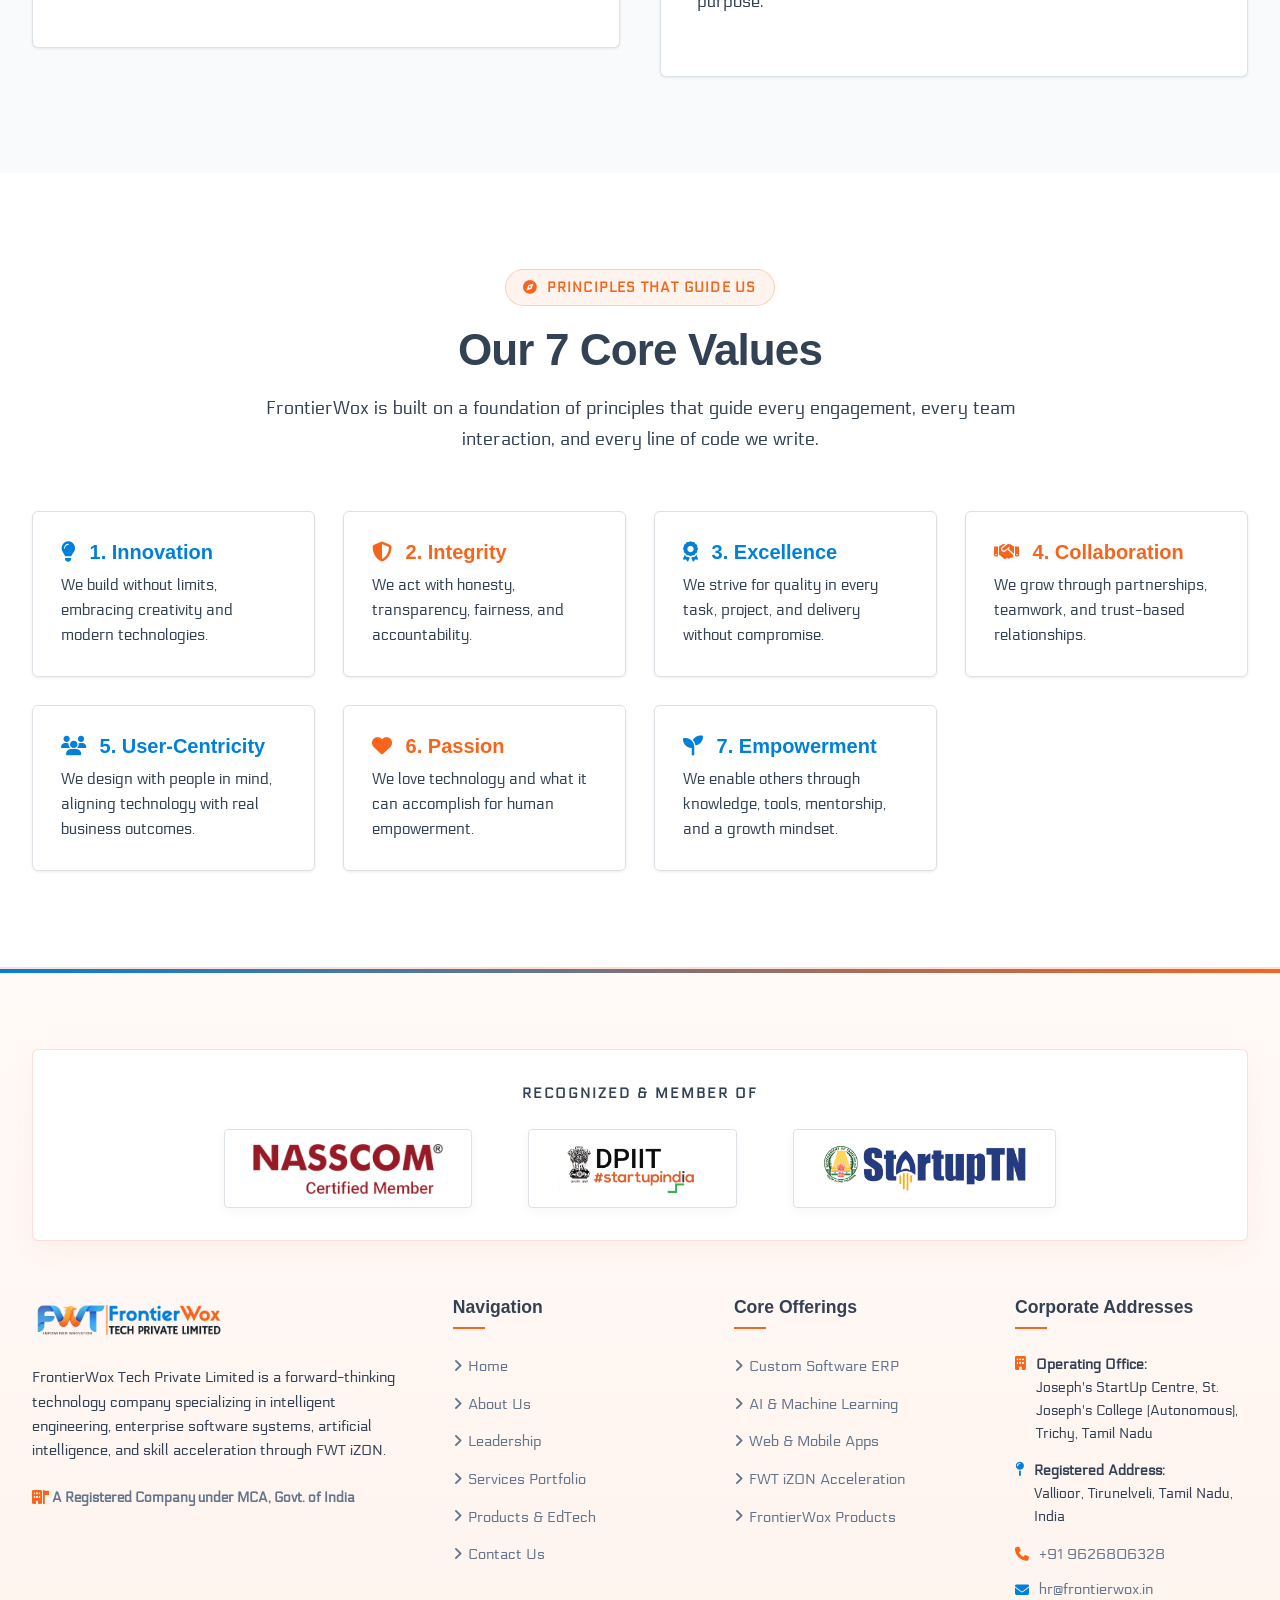
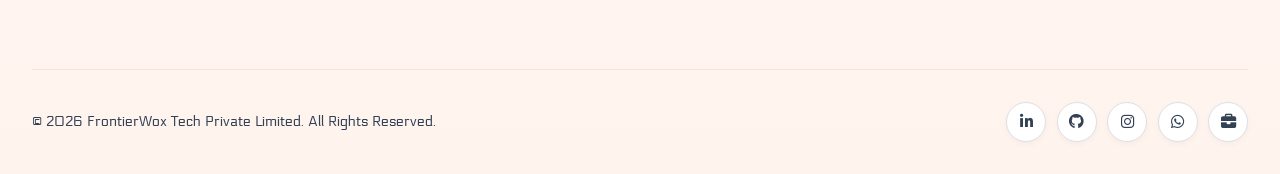
==== commit e13416cd: "Add files via upload" ====
--- a/about.html
+++ b/about.html
@@ -98,7 +98,7 @@
           <span class="badge-tag"><i class="fas fa-book-open"></i> The Journey of FrontierWox</span>
           <h2 class="section-title" style="text-align: left; margin-bottom: 1.5rem;">Exploring New Frontiers in Technology</h2>
           <p style="font-size: 1.05rem; color: var(--text-main); margin-bottom: 1.25rem; line-height: 1.75;">
-            The name <strong>FrontierWox</strong> represents the spirit of exploring new frontiers in technologyâ€”built on the belief that innovation should have no boundaries and every organization deserves access to transformative digital solutions.
+            The name <strong>FrontierWox</strong> represents the spirit of exploring new frontiers in technology built on the belief that innovation should have no boundaries and every organization deserves access to transformative digital solutions.
           </p>
           <p style="font-size: 1.05rem; color: var(--text-muted); margin-bottom: 1.25rem; line-height: 1.75;">
             Incorporated on <strong>09 December 2025</strong> as a consulting-led IT firm, FrontierWox originated from a simple observation: many organizations possess exceptional ideas but struggle to convert them into scalable, secure, and user-centric software. Small businesses lack enterprise expertise, universities seek stronger industry linkages, and startups require strategic technical execution.
@@ -107,7 +107,7 @@
             From web engineering to artificial intelligence, cloud computing, and educational technology via <strong>FWT iZON</strong>, every solution we deliver is guided by a commitment to quality, innovation, and measurable business outcomes.
           </p>
           <div style="padding: 1.25rem 1.5rem; background: rgba(39, 180, 251, 0.06); border-left: 4px solid var(--sky-blue); border-radius: var(--radius-sm); font-weight: 500; color: var(--navy-dark);">
-            "We do what we love â€” and we love empowering through technology."
+            "We do what we love  and we love empowering through technology."
           </div>
         </div>
 
@@ -156,7 +156,7 @@
           <div class="card-icon"><i class="fas fa-eye"></i></div>
           <h3 class="card-title" style="font-size: 1.6rem; color: var(--text-dark);">Our Vision</h3>
           <p class="card-desc" style="font-size: 1.05rem; line-height: 1.75;">
-            To be a trusted global technology consulting partner that enables organizations to innovate, scale, and lead in a digital-first economy â€” recognized for innovation, quality, and reliability.
+            To be a trusted global technology consulting partner that enables organizations to innovate, scale, and lead in a digital-first economy  recognized for innovation, quality, and reliability.
           </p>
         </div>
 
@@ -164,7 +164,7 @@
           <div class="card-icon orange"><i class="fas fa-bullseye"></i></div>
           <h3 class="card-title" style="font-size: 1.6rem; color: var(--text-dark);">Our Mission</h3>
           <p class="card-desc" style="font-size: 1.05rem; line-height: 1.75;">
-            To deliver smart, scalable, and design-driven technology solutions that bridge the gap between innovation and real-world impact â€” fueling digital transformation through web & app development, automation, software services, and IT consulting with creativity and purpose.
+            To deliver smart, scalable, and design-driven technology solutions that bridge the gap between innovation and real-world impact  fueling digital transformation through web & app development, automation, software services, and IT consulting with creativity and purpose.
           </p>
         </div>
       </div>
@@ -322,3 +322,4 @@
 
 
 
+
--- a/style.css
+++ b/style.css
@@ -4,7 +4,7 @@
    Enhanced: Full Mobile-First Responsiveness, Rich Animations, Premium UI/UX
    ========================================================================== */
 
-@import url('https://fonts.googleapis.com/css2?family=Rajdhani:wght@500;600;700&display=swap');
+@import url('https://fonts.googleapis.com/css2?family=Keania+One&family=Electrolize&display=swap');
 
 /* ============================================================
    CSS CUSTOM PROPERTIES
@@ -16,18 +16,18 @@
   --orange: #f7641c;
   --orange-rgb: 247, 100, 28;
   --orange-light: #fef0e8;
-  --navy-dark: #041e42;
+  --navy-dark: #0f172a;
   --navy-card: #0a254d;
   --navy-light: #123261;
 
-  --bg-light: #f4f7f9;
+  --font-primary: 'Keania One', display, sans-serif;
+  --font-secondary: 'Electrolize', sans-serif;
+  
+  --text-main: #334155;
+  --bg-light: #f8fafc;
+
+  --surface-light: #f8fafc;
   --surface-white: #ffffff;
-
-  --text-dark: #222222;
-  --text-main: #444444;
-  --text-muted: #666666;
-  --text-light: #f8f9fa;
-
   --border-light: #dce1e6;
   --border-glow: rgba(0, 86, 179, 0.15);
   --border-orange-glow: rgba(209, 65, 12, 0.15);
@@ -68,7 +68,7 @@
 }
 
 body {
-  font-family: 'Square721 BT', 'Square 721 BT', Arial, sans-serif;
+  font-family: var(--font-secondary);
   color: var(--text-main);
   background-color: var(--bg-light);
   line-height: 1.65;
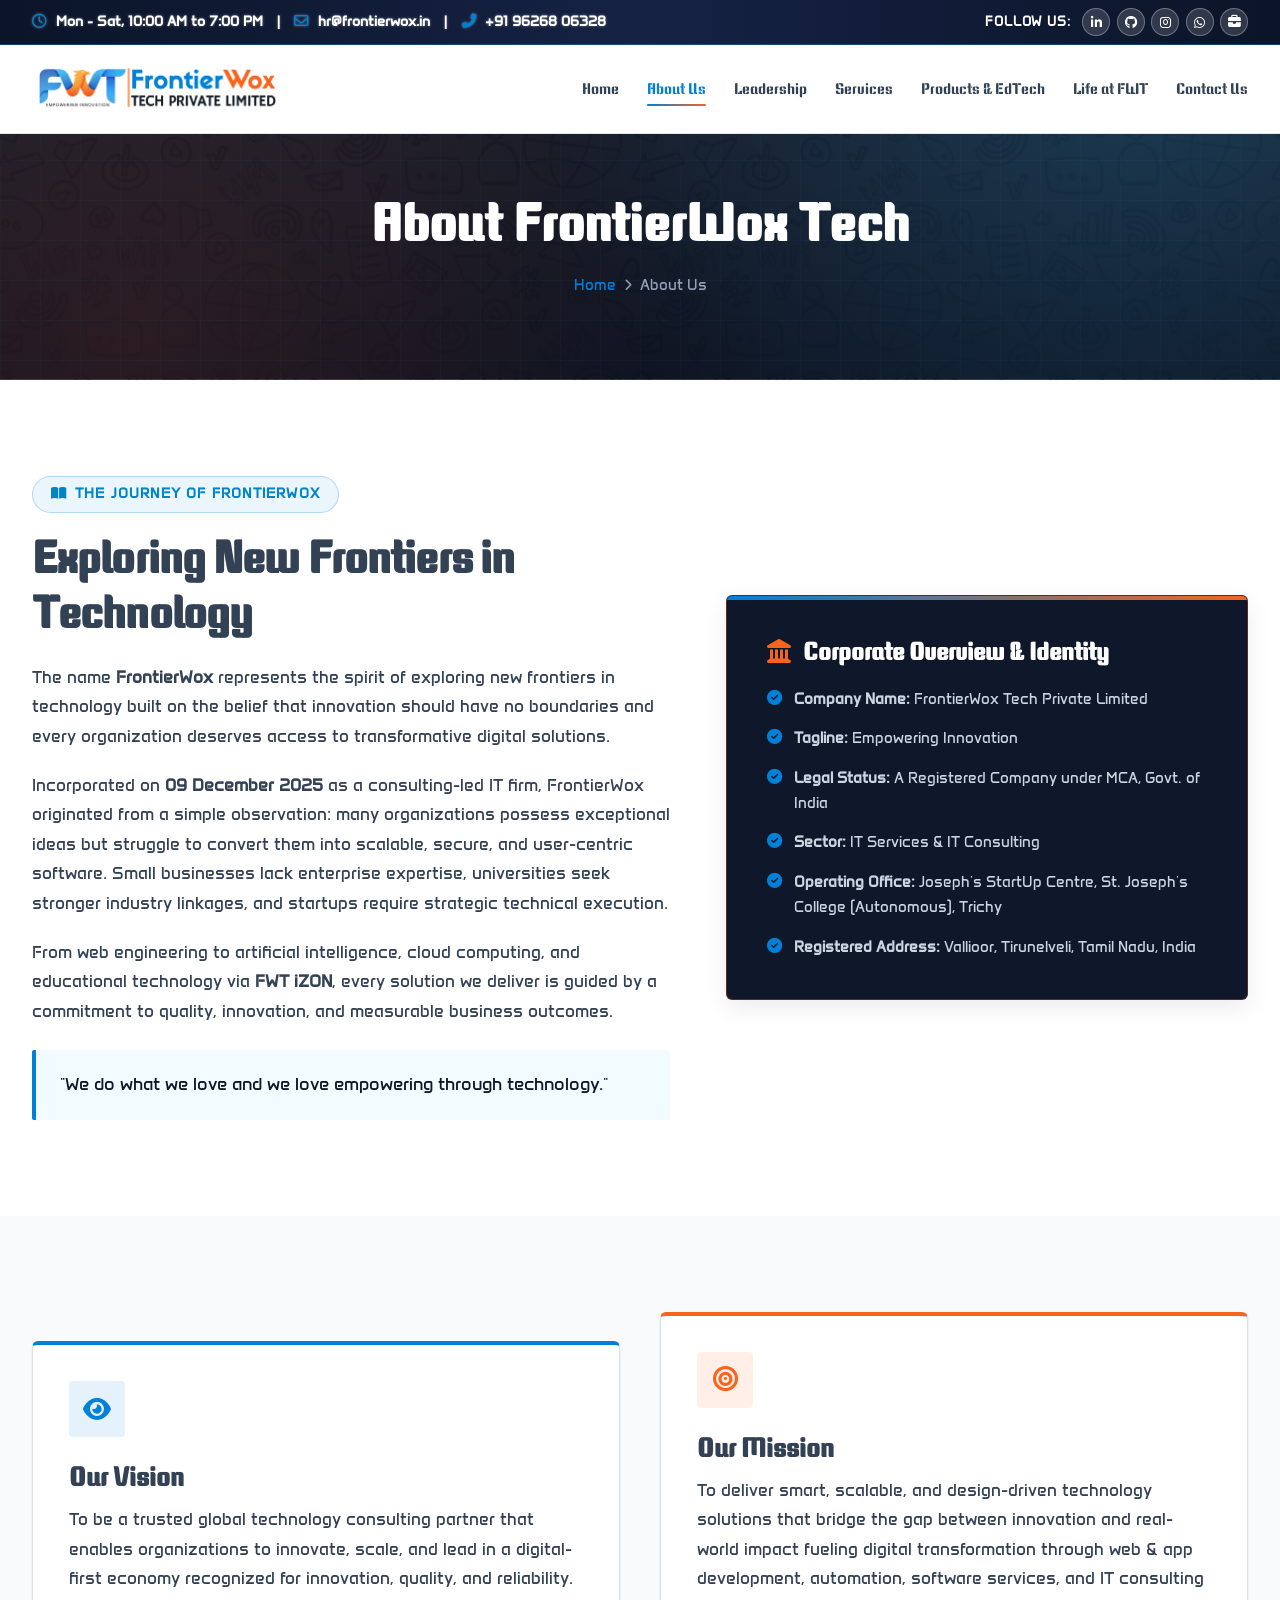
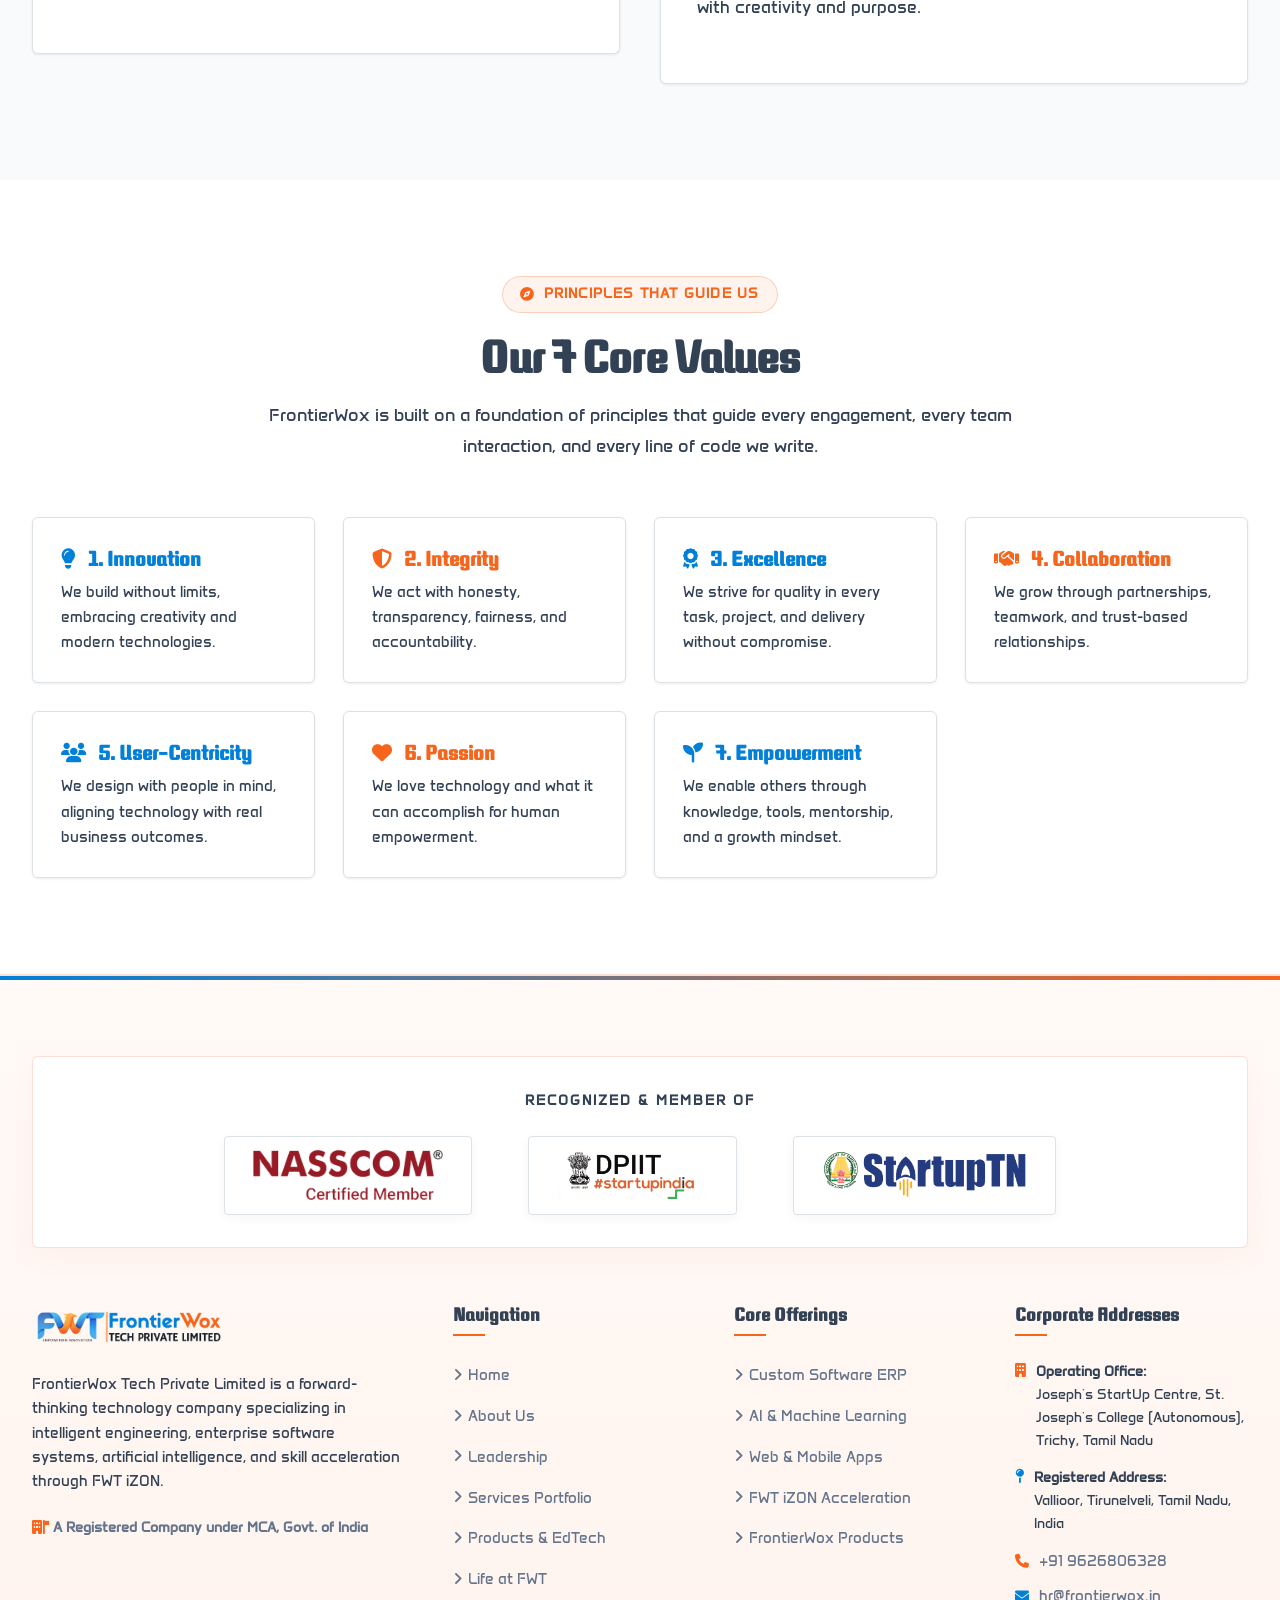
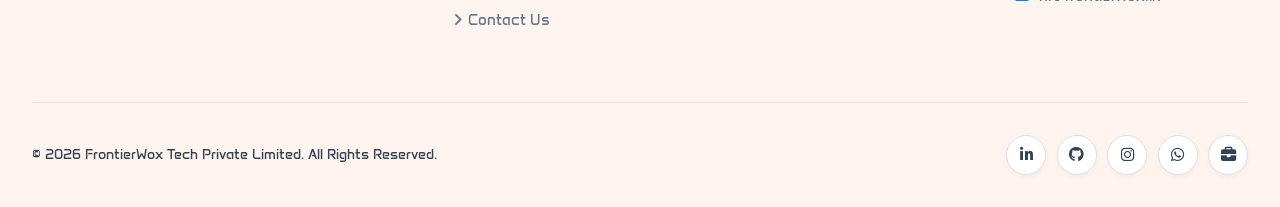
==== commit f65ceb8d: "Add files via upload" ====
--- a/about.html
+++ b/about.html
@@ -67,11 +67,7 @@
             <li><a href="life.html" class="nav-link">Life at FWT</a></li>
             <li><a href="contact.html" class="nav-link">Contact Us</a></li>
           </ul>
-          <div class="nav-actions">
-            <a href="https://wa.me/919626806328?text=Hi%20FrontierWox%20Support%2C%20My%20Name%20is%20" target="_blank" class="btn btn-primary">
-              <i class="fab fa-whatsapp"></i> Chat on WhatsApp
-            </a>
-          </div>
+          
           <button class="mobile-toggle" aria-label="Toggle Navigation">
             <i class="fas fa-bars"></i>
           </button>
@@ -254,6 +250,7 @@
             <li><a href="leadership.html"><i class="fas fa-angle-right"></i> Leadership</a></li>
             <li><a href="services.html"><i class="fas fa-angle-right"></i> Services Portfolio</a></li>
             <li><a href="products.html"><i class="fas fa-angle-right"></i> Products & EdTech</a></li>
+            <li><a href="life.html"><i class="fas fa-angle-right"></i> Life at FWT</a></li>
             <li><a href="contact.html"><i class="fas fa-angle-right"></i> Contact Us</a></li>
           </ul>
         </div>
@@ -323,3 +320,6 @@
 
 
 
+
+
+
--- a/style.css
+++ b/style.css
@@ -4,7 +4,7 @@
    Enhanced: Full Mobile-First Responsiveness, Rich Animations, Premium UI/UX
    ========================================================================== */
 
-@import url('https://fonts.googleapis.com/css2?family=Keania+One&family=Electrolize&display=swap');
+@import url('https://fonts.googleapis.com/css2?family=Keania+One&family=Anta&display=swap');
 
 /* ============================================================
    CSS CUSTOM PROPERTIES
@@ -21,7 +21,7 @@
   --navy-light: #123261;
 
   --font-primary: 'Keania One', display, sans-serif;
-  --font-secondary: 'Electrolize', sans-serif;
+  --font-secondary: 'Anta', sans-serif;
   
   --text-main: #334155;
   --bg-light: #f8fafc;
@@ -69,6 +69,7 @@
 
 body {
   font-family: var(--font-secondary);
+  font-size: 18px;
   color: var(--text-main);
   background-color: var(--bg-light);
   line-height: 1.65;
@@ -79,7 +80,7 @@
 }
 
 h1, h2, h3, h4, h5, h6 {
-  font-family: 'Rajdhani', sans-serif;
+  font-family: var(--font-primary);
   color: var(--text-dark);
   font-weight: 600;
   line-height: 1.25;
@@ -114,7 +115,7 @@
 }
 
 /* ============================================================
-   KEYFRAMES — Animation Library
+   KEYFRAMES â€” Animation Library
    ============================================================ */
 
 /* Float gently up and down */
@@ -301,7 +302,7 @@
   justify-content: center;
   gap: 0.65rem;
   padding: 0.85rem 1.85rem;
-  font-family: 'Outfit', sans-serif;
+  font-family: var(--font-primary);
   font-weight: 600;
   font-size: 1rem;
   border-radius: var(--radius-md);
@@ -439,7 +440,7 @@
 }
 
 .shuttle-title {
-  font-family: 'Outfit', sans-serif;
+  font-family: var(--font-primary);
   font-size: 1.85rem;
   font-weight: 800;
   color: #ffffff;
@@ -644,7 +645,7 @@
 }
 
 .nav-link {
-  font-family: 'Outfit', sans-serif;
+  font-family: var(--font-primary);
   font-weight: 500;
   font-size: 0.95rem;
   color: var(--text-dark);
@@ -995,7 +996,7 @@
 }
 
 .tech-spec-num {
-  font-family: 'Outfit', sans-serif;
+  font-family: var(--font-primary);
   font-size: clamp(1.75rem, 4vw, 2.25rem);
   font-weight: 800;
   color: var(--sky-blue);
@@ -1138,7 +1139,7 @@
 }
 
 .izon-motto {
-  font-family: 'Outfit', sans-serif;
+  font-family: var(--font-primary);
   font-size: clamp(1rem, 2.5vw, 1.35rem);
   font-weight: 700;
   background: linear-gradient(90deg, var(--sky-blue), #38bdf8, var(--orange));
@@ -1321,7 +1322,7 @@
 .continuum-step.orange .continuum-step-num { background: var(--orange); }
 
 .continuum-step-title {
-  font-family: 'Outfit', sans-serif;
+  font-family: var(--font-primary);
   font-weight: 700;
   font-size: 0.88rem;
   color: var(--text-dark);
@@ -1344,7 +1345,7 @@
   background: #ffffff;
   border: 1.5px solid var(--border-light);
   color: var(--text-main);
-  font-family: 'Outfit', sans-serif;
+  font-family: var(--font-primary);
   font-weight: 600;
   font-size: 0.92rem;
   cursor: pointer;
@@ -1660,7 +1661,7 @@
 }
 
 /* ============================================================
-   FOOTER — Light Orange Tech Theme
+   FOOTER â€” Light Orange Tech Theme
    ============================================================ */
 .footer {
   background: linear-gradient(180deg, #fffaf7 0%, #fff3ed 100%);
@@ -2164,9 +2165,9 @@
 }
 
 .college-name {
-  font-family: 'Rajdhani', sans-serif;
-  font-weight: 700;
-  font-size: 1.4rem;
+  font-family: var(--font-secondary);
+  font-weight: 600;
+  font-size: 1rem;
   color: var(--navy-dark);
 }
 
@@ -2246,3 +2247,4 @@
 .slider-btn.next {
   right: 10px;
 }
+
